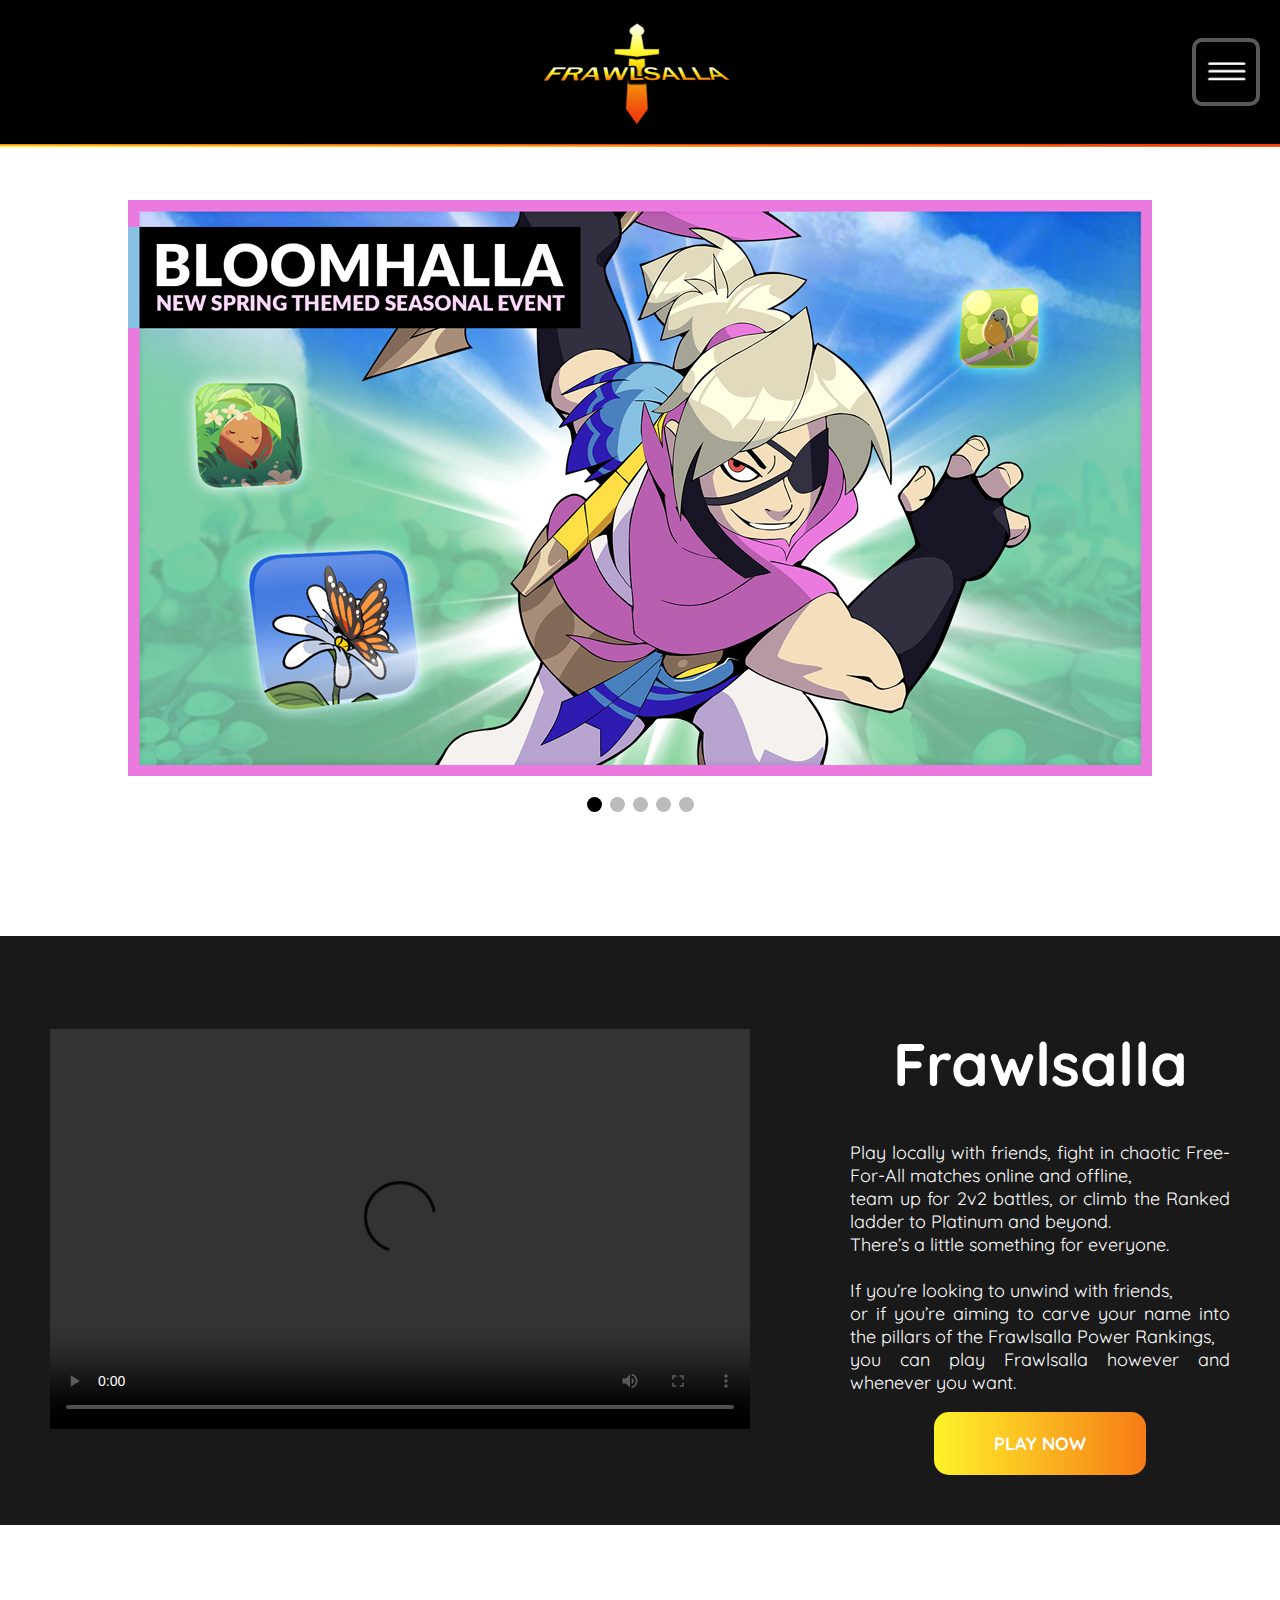
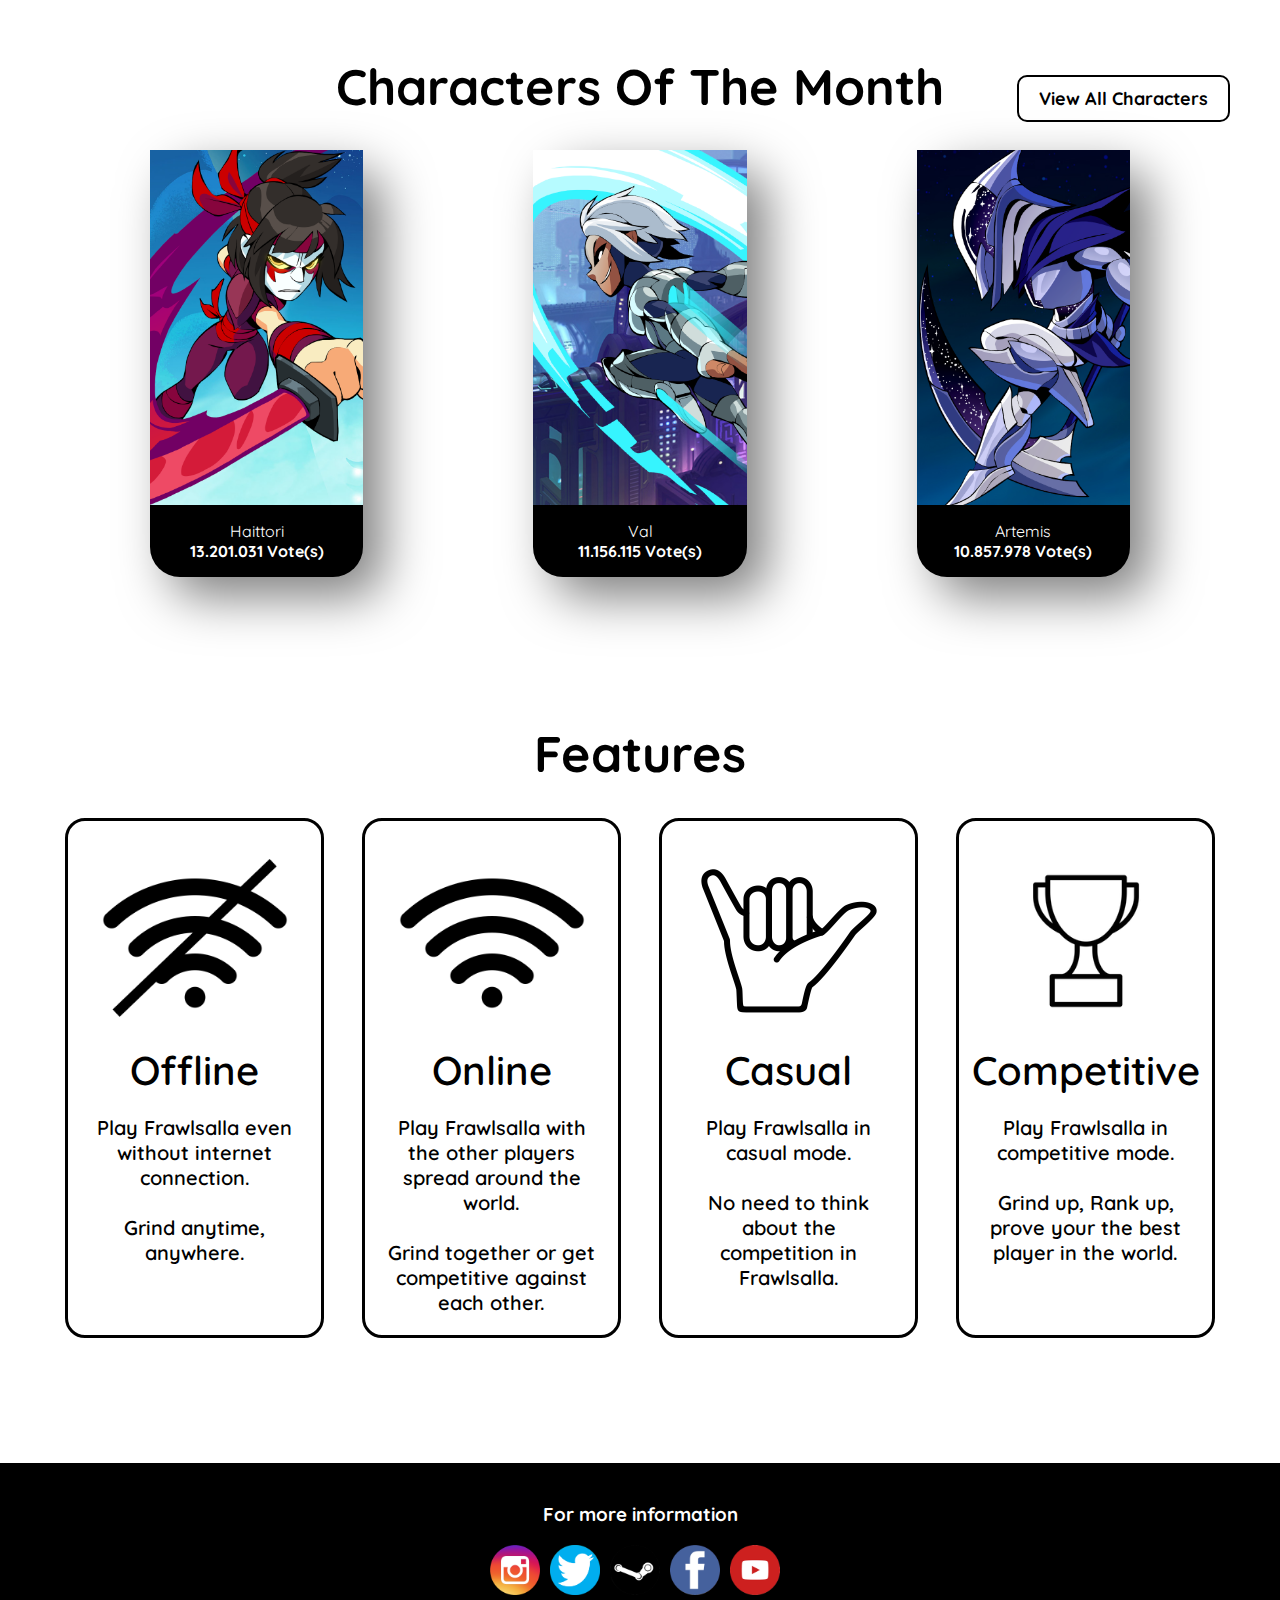
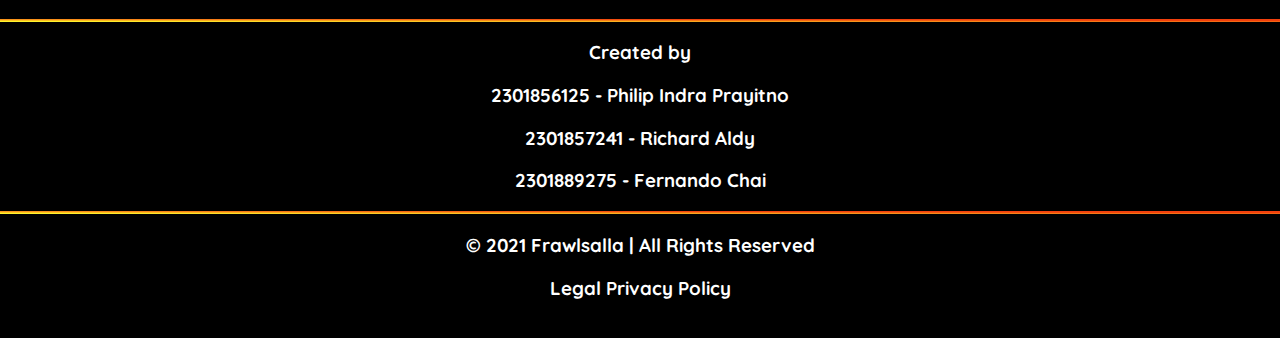
==== Frawlsalla/index.html @ 5fa7bc1d "feat: home characters of the month" ====
<!DOCTYPE html>
    <head>
        <meta charset="UTF-8">
        <meta http-equiv="X-UA-Compatible" content="IE=edge">
        <meta name="viewport" content="width=device-width, initial-scale=1.0">

        <link rel="preconnect" href="https://fonts.gstatic.com">
        <link rel="stylesheet" href="CSS/header-footer-style.css">
        <link rel="stylesheet" href="CSS/home-style.css">

        <script src="https://ajax.googleapis.com/ajax/libs/jquery/3.5.1/jquery.min.js"></script>
        <script src="JS/header.js"></script>
        <script src="JS/slider.js"></script>

        <link href="https://fonts.googleapis.com/css2?family=Quicksand:wght@300;400;500;600;700&display=swap" rel="stylesheet">
        <link href="https://fonts.googleapis.com/css2?family=Poppins:ital,wght@0,100;0,200;0,300;0,400;0,500;0,600;0,700;0,800;0,900;1,100;1,200;1,300;1,400;1,500;1,600;1,700;1,800;1,900&display=swap" rel="stylesheet">
        <title>Frawlsalla</title>
    </head>

    <body>
        <header>
            <nav id="header-navbar">
                <div></div>
                <a class="logo" href="index.html"><img id="icn-logo" src="Assets/icn-logo.png"></a>
                <div class="header-navbar-menu">
                    <button onclick="toggleMenu()"></button>
                </div>
            </nav>
            <div class="gradient-background custom-separator"></div>
            <nav id="header-navbar-menu-list">
                <div id="header-navbar-dropdown-menu">
                    <span>Menu &#9660;</span>
                    <ul>
                        <li><a href="index.html">Home</a></li>
                        <li><a href="characters.html">Characters</a></li>
                        <li><a href="event.html">Events</a></li>
                        <li><a href="screenshots.html">Screenshots</a></li>
                        <li><a href="register.html">Play Now</a></li>
                    </ul>
                </div>
            </nav>
        </header>

        <main>
            <div class="blank-space"></div>
            <div id="content">
                <div id="content-image-slider">
                    <ul class="content-slides">
                        <li class="content-slide">
                            <img src="Assets/Events/img-bloomhalla.jpg">
                        </li>
                        <li class="content-slide">
                            <img src="Assets/Events/img-brawlhallidays.jpg">
                        </li>
                        <li class="content-slide">
                            <img src="Assets/Events/img-luckothebrawl.jpg">
                        </li>
                        <li class="content-slide">
                            <img src="Assets/Events/img-reno.jpg">
                        </li>
                        <li class="content-slide">
                            <img src="Assets/Events/img-valhallentine.jpg">
                        </li>
                    </ul>
                </div>

                <br>
                <div class="content-image-slider-indicator">
                    <span class="dot"></span> 
                    <span class="dot"></span> 
                    <span class="dot"></span> 
                    <span class="dot"></span> 
                    <span class="dot"></span> 
                </div>
                <br>

                <div class="content-video">
                    <div class="video">
                        <video id="trailer-video" controls>
                            <source src="Assets/trailer-vid.mp4" type="video/mp4">
                            Your browser does not support the video.
                        </video>
                    </div>
                    <div class="description">
                        <h1>Frawlsalla</h1>
                        <p>
                            Play locally with friends, fight in chaotic Free-For-All matches online and offline, <br>
                            team up for 2v2 battles, or climb the Ranked ladder to Platinum and beyond. <br>
                            There’s a little something for everyone. <br><br>
                            If you’re looking to unwind with friends, <br>
                            or if you’re aiming to carve your name into the pillars of the Frawlsalla Power Rankings, <br>
                            you can play Frawlsalla however and whenever you want.
                        </p>
                        <button id="play-button" onclick="location.href='register.html'" type="button">Play Now</button>
                    </div>
                </div>

                <div class="content-top-characters">
                    <div class="content-top-characters-title">
                        <h1>Characters Of The Month</h1>
                        <button onclick="location.href='characters.html'" type="button">View All Characters</button>
                    </div>
                    
                    <div class="top-characters">
                        <div class="character">
                            <div class="sub-character">
                                <img src="Assets/Characters/Hattori.png" alt="Haittori" width="200px">
                                <p>
                                    Haittori<br>
                                    <strong>13.201.031 Vote(s)</strong>
                                </p>
                            </div>
                        </div>
    
                        <div class="character">
                            <div class="sub-character">
                                <img src="Assets/Characters/Val.png" alt="Val" width="200px">
                                <p>
                                    Val<br>
                                    <strong>11.156.115 Vote(s)</strong>
                                </p>
                            </div>
                        </div>
    
                        <div class="character">
                            <div class="sub-character">
                                <img src="Assets/Characters/Artemis.png" alt="Artemis" width="200px">
                                <div class="character-name">
                                    <p>
                                        Artemis<br>
                                        <strong>10.857.978 Vote(s)</strong>
                                    </p>
                                </div>
                            </div>
                        </div>
                    </div>
                </div>

                <div class="content-feature">
                    <aside id="aside-quality">
                        <h1 id="aside-title">Features</h1>
                        <div class="card-wrapper">
                            <div class="quality-card">
                                <img src="Assets/ic-offline.png">
                                <h2>Offline</h2>
                                <p>
                                    Play Frawlsalla even without internet connection.<br><br>
                                    Grind anytime, anywhere.
                                </p>
                            </div>
                            <div class="quality-card">
                                <img src="Assets/ic-wifi.png">
                                <h2>Online</h2>
                                <p>
                                    Play Frawlsalla with the other players spread around the world.<br><br>
                                    Grind together or get competitive against each other.
                                </p>
                            </div>
                            <div class="quality-card">
                                <img src="Assets/ic-shaka.png">
                                <h2>Casual</h2>
                                <p>
                                    Play Frawlsalla in casual mode.<br><br>
                                    No need to think about the competition in Frawlsalla.
                                </p>
                            </div>
                            <div class="quality-card">
                                <img src="Assets/ic-competitive.png">
                                <h2>Competitive</h2>
                                <p>
                                    Play Frawlsalla in competitive mode.<br><br>
                                    Grind up, Rank up, prove your the best player in the world.
                                </p>
                            </div>
                        </div>
                    </aside>
                </div>

                <br><br><br>
            </div>
        </main>

        </button>

        <footer>
            <h3>For more information</h3>
            <div class="footer-social-media">
                <a href="https://www.instagram.com/brawlhallafr/" target="_blank">
                    <img id="footer-image-icon" src="Assets/instagram.png">
                </a>
                <a href="https://twitter.com/brawlhalla" target="_blank">
                    <img id="footer-image-icon" src="Assets/twitter.png">
                </a>
                <a href="https://store.steampowered.com/app/291550/Brawlhalla/" target="_blank">
                    <img id="footer-image-icon" src="Assets/steam.png">
                </a>
                <a href="https://www.facebook.com/Brawlhalla/" target="_blank">
                    <img id="footer-image-icon" src="Assets/facebook.png">
                </a>
                <a href="https://www.youtube.com/user/Brawlhalla" target="_blank">
                    <img id="footer-image-icon" src="Assets/youtube.png">
                </a>
            </div>
            
            <br>
            <div class="gradient-background custom-separator"></div>
            <h3>Created by</h3>
            <h3>2301856125 - Philip Indra Prayitno</h3>
            <h3>2301857241 - Richard Aldy</h3>
            <h3>2301889275 - Fernando Chai</h3>

            <div class="gradient-background custom-separator"></div>
            <h3>© 2021 Frawlsalla | All Rights Reserved</h3>
            <h3>Legal Privacy Policy</h3>
        </footer>
    </body>
</html>
---- Frawlsalla/CSS/header-footer-style.css ----
html,
body {
    padding: 0;
    margin: 0;
    font-family: 'Quicksand', sans-serif;
    scroll-behavior: smooth;
    min-width: 300px !important;
}

a {
    text-decoration: none;
    color: white;
}

header {
    position: fixed;
    top: 0;
    left: 0;
    width: 100%;
    z-index: 1000;
    background-color: black;
}

#header-navbar {
    display: flex;
    justify-content: space-between;
    align-items: center;
    transition: 0.6s;
    color: #eeeeee;
    overflow: hidden;
    height: auto;
    padding: 10px 0px;
}

.header-navbar-menu button {
    background: url("../Assets/ic-hamburger.png");
    background-size: contain;
    padding: 30px;
    margin-right: 20px;
    border-radius: 10px;
    border: 4px solid hsla(0, 0%, 100%, .35);
    cursor: pointer;
    transition: 0.3s;
}

.header-navbar-menu button:hover {
    border: 4px solid white;
}

.header-navbar-menu button:focus {
    outline: none;
}

#header-navbar-menu-list {
    display: flex;
    align-content: center;
    justify-content: center;
    opacity: 0;
    height: 0;
    transition: 0.2s ease-out;
    font-weight: 800;
    font-size: large;
}

#header-navbar-menu-list div {
    color: white;
    margin: 0 50px;
    padding: 15px 0;
}

#header-navbar-dropdown-menu span {
    width: 100% !important;
}

#header-navbar-dropdown-menu {
    text-align: center;
    left: 0;
    transition: all .5s ease;
    cursor: pointer;
}

#header-navbar-dropdown-menu ul {
    position: absolute;
    color: white;
    list-style-type: none;
    padding: 0;
    height: 0;
    opacity: 0;
    transition: all .5s ease;
    width: 200px;
    padding: 0;
    margin: 0;
    top: 100%;
    text-align: left;
}

#header-navbar-dropdown-menu:hover ul {
    opacity: 1;
    transform: translateY(0);
    background-color: black;
    height: auto;
    margin-left: 0;
}

#header-navbar-dropdown-menu li {
    padding: 10px 10px;
}

#icn-logo {
    width: 200px;
    height: 120px;
    margin-left: 80px;
}

#first-menu-item {
    padding-left: 0 !important;
}

.footer-left {
    padding-left: 50px;
    color: white;
}

#footer-image-icon {
    width: 50px;
    height: 50px;
    margin-right: 10px;
}

#footer-findus-label {
    color: white;
    margin-right: 20px;
}

.footer-image-icon-end {
    padding-right: 25px;
}

footer {
    color: white;
    background-color: #000000;
    height: auto;
    display: block;
    justify-content: space-between;
    align-items: center;
    padding: 20px 0px;
    justify-content: center;
}

footer h3 {
    text-align: center;
}

.footer-social-media {
    right: 0;
    display: flex;
    margin-left: auto;
    align-items: center;
    justify-content: center;
}

.gradient-background {
    background: linear-gradient(to top right, #fff32a 10%, #f2400d 70%);
}

.custom-separator {
    width: 100%;
    height: 3px;
}

main {  
    padding: 0;
    margin: 0; 
    background-image: url(../Assets/bg-01.png), url(../Assets/bg-02.png) , url(../Assets/bg-01.png), url(../Assets/bg-02.png) , url(../Assets/bg-01.png);
	background-position: right top, left top, right top, left top, right top;
    background-repeat: no-repeat;
    background-position-y: 0vh, 240vh, 480vh, 720vh, 960vh;
}

.content {
    
}
---- Frawlsalla/CSS/home-style.css ----
main {
    background: none !important;
}

#content-image-slider {
    width: 1024px;
    height: 576px;
    overflow: hidden;
    margin: 0 auto;
}

#content-image-slider .content-slides {
    display: block;
    width: 6000px;
    height: 576px;
    margin: 0;
    padding: 0;
}

#content-image-slider .content-slide {
    float: left;
    list-style-type: none;
    width: 1024px;
    height: 576px;
}

.blank-space {
    height: 200px;
}

.content-image-slider-indicator {
    text-align: center;
}

.dot {
    height: 15px;
    width: 15px;
    margin: 0 2px;
    background-color: #bbb;
    border-radius: 50%;
    display: inline-block;
    transition: background-color 0.6s ease;
}

.active {
    background-color: black;
}

.content-video {
    display: flex;
    text-align: center;
    margin: 0 auto;
    width: 100%;
    align-items: center;
    justify-content: space-evenly;
    margin-top: 100px;
    background-color: rgba(0, 0, 0, 0.9);
    color: white;
}

.content-video video {
    padding: 50px;
}

#trailer-video {
    width: 700px;
    height: 400px;
}

.description {
    padding: 50px;
}

.description p {
    text-align: justify;
    font-weight: 400;
    font-size: large;
}

.description h1 {
    font-weight: 800;
    font-size: 60px;
}

#play-button {
    padding: 20px 60px;
    border-radius: 15px;
    border: none;
    text-transform: uppercase;
    font-family: 'Quicksand', sans-serif;
    font-weight: 800;
    font-size: large;
    background-image: linear-gradient(to left, #f2400d, #fff32a);
    color: white;
    cursor: pointer;
    transition: 0.6s;
    background-size: 150%;
}

#play-button:hover {
    color: black;
    background-position: right;
}

.content-feature {
    margin-top: 100px;
    padding: 65px;
}

aside h1 {
    font-size: 50px;
    font-weight: 800;
    text-align: center;
    margin-top: 0px;
}

aside .card-wrapper {
    display: flex;
    justify-content: space-between;
}

.quality-card {
    position: relative;
    width: 22%;
    height: auto;
    border: 3px solid black;
    border-radius: 20px;
    position: relative;
    top: 0;
    transition: top ease 0.2s;
    text-align: center;
}

.quality-card:hover {
    top: -15px;
}

.quality-card img {
    margin-top: 20px;
    width: 200px;
    height: 200px;
}

.quality-card h2 {
    font-size: 40px;
    font-weight: 600;
    margin-bottom: 0;
    margin-top: 0;
}

.quality-card p {
    font-size: 20px;
    font-weight: 600;
    padding: 0px 20px;
}

.content-top-characters {
    text-align: center;
    margin-top: 130px;
}

.content-top-characters h1 {
    font-size: 50px !important;
}

.content-top-characters-title {
    display: flex;
    margin-bottom: 75px;
}

.content-top-characters-title h1 {
    position: absolute;
    margin: 0 auto;
    width: 100%;
}

.content-top-characters-title button {
    position: absolute;
    margin: 0 auto;
    right: 50px;
    margin-top: 20px;
    padding: 10px 20px;
    border-radius: 10px;
    cursor: pointer;
    border: 2px solid black;
    background: white;
    font-family: 'Quicksand', sans-serif;
    font-size: large;
    font-weight: 800;
    transition: 0.5s;
    color: black;
}

.content-top-characters-title button:hover {
    background: black;
    color: white;
}

.top-characters {
    text-align: center;
    display: flex;
    align-content: space-around;
    align-items: center;
    margin: 0 auto;
    width: 100%;
    align-items: center;
    justify-content: space-evenly;
}

.character {
    padding: 0 5px;
    float: left;
    width: 19%;
    margin: 0;
}

.sub-character {
    background-color: #000000;
    color: white;
    display: flex;
    flex-direction: column;
    align-items: center;
    border-radius: 30px;
    box-shadow: 20px 20px 50px rgba(0, 0, 0, 0.5);
    transition: 0.5s;
    transform: translateY(20px);
    cursor: pointer;
    margin: 0px 15px;
}

.sub-character img {
    width: 100%;
    height: auto;
}

@media only screen and (max-width: 800px) {
    .character {
        width: 30%;
    }
    .Content-1-txt {
        flex: auto;
        align-items: center;
        display: flex;
        flex-direction: column;
        margin: 20% 20% 0px 20%;
        text-align: center;
    }
}

@media only screen and (max-width: 600px) {
    .character {
        width: 40%;
        padding-left: 30px;
    }
    .Content-1-txt {
        flex: auto;
        align-items: center;
        display: flex;
        flex-direction: column;
        margin: 25% 15% 0px 15%;
        text-align: center;
    }
}

@media only screen and (max-width: 400px) {
    .character {
        width: 80%;
        padding-left: 30px;
    }
    .Content-1-txt {
        flex: auto;
        align-items: center;
        display: flex;
        flex-direction: column;
        margin: 40% 10% 0px 10%;
        text-align: center;
    }
    .Content-1-txt h1 {
        margin: 0px;
        font-size: 40px;
    }
    .Content-1-txt h3 {
        margin: 0px;
        font-size: 20px;
    }
    .custom-separator {
        height: 2px;
    }
}
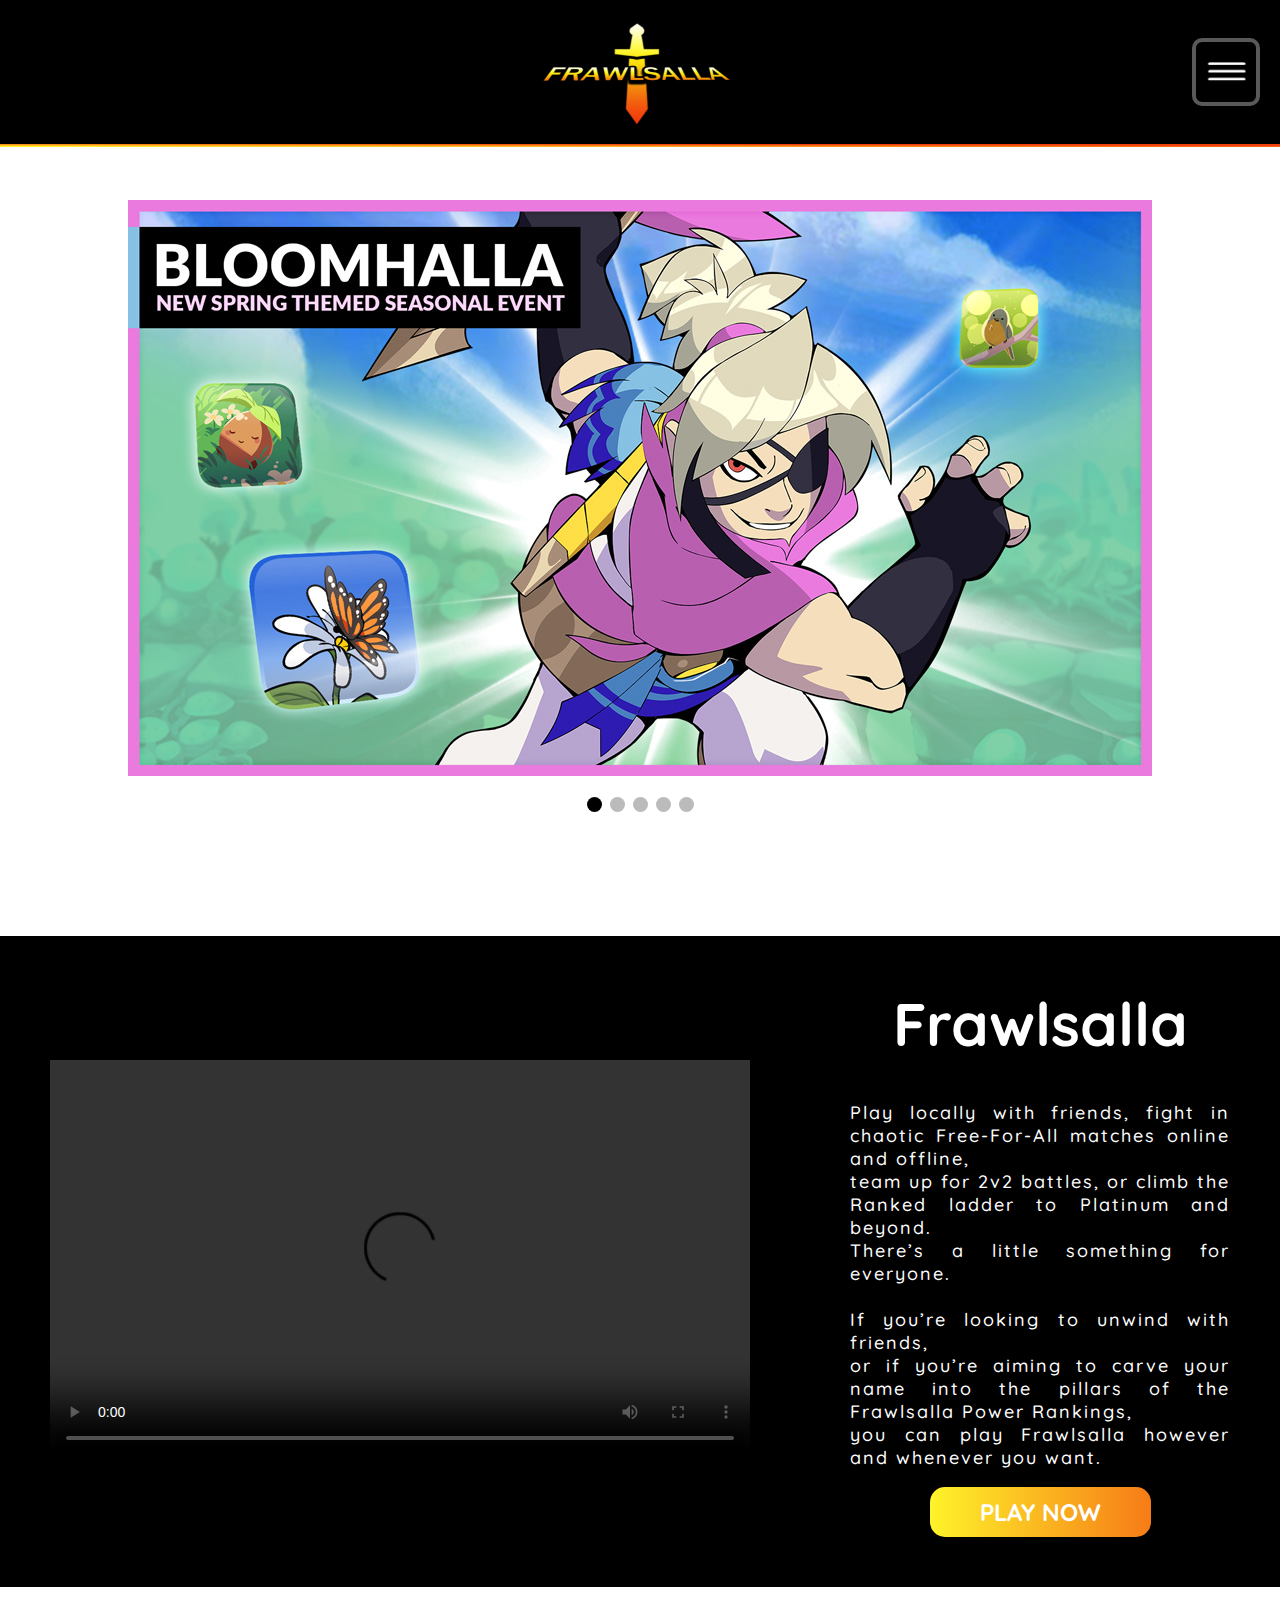
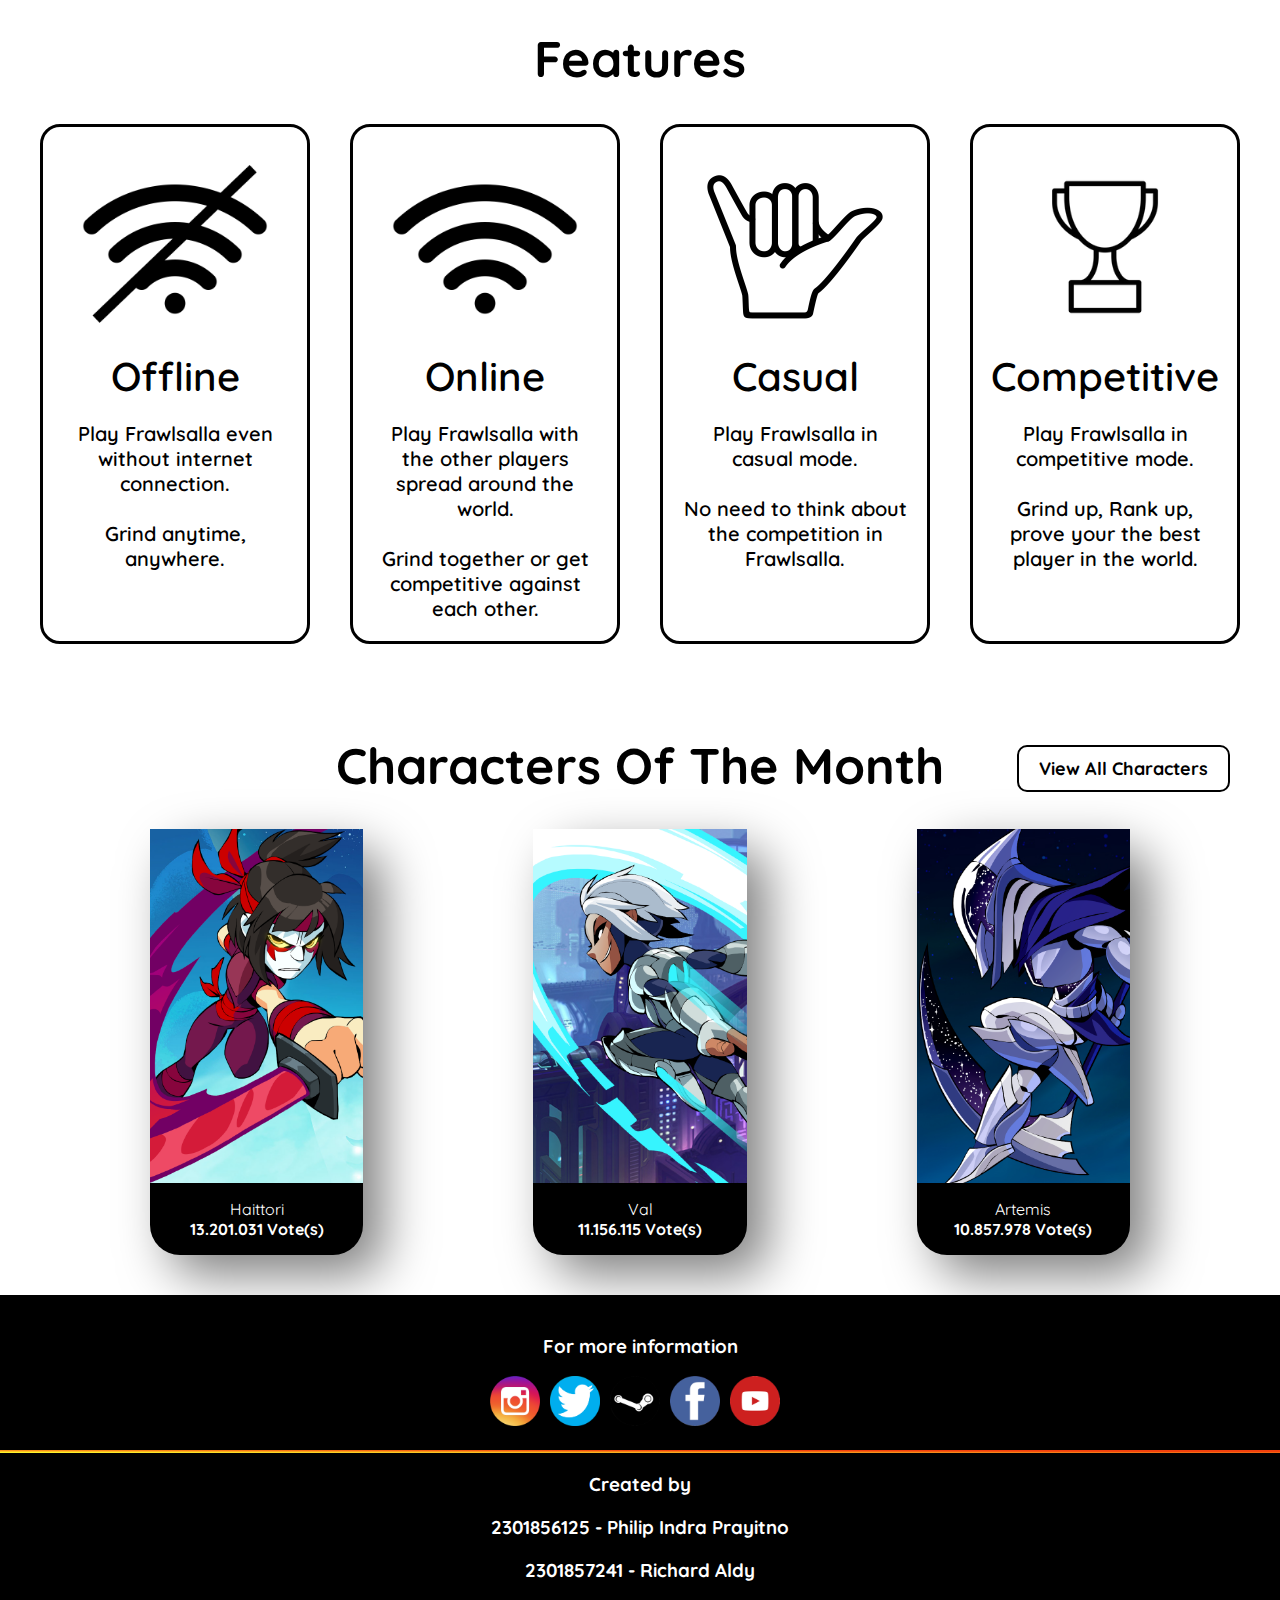
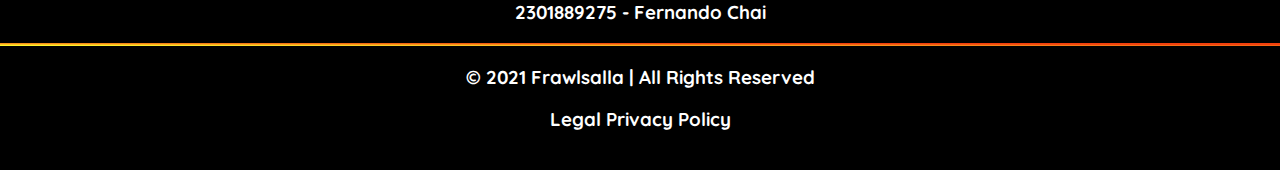
==== commit 669756e3: "adjust: features position adjustment" ====
--- a/Frawlsalla/index.html
+++ b/Frawlsalla/index.html
@@ -95,6 +95,46 @@
                     </div>
                 </div>
 
+                <div class="content-feature">
+                    <aside id="aside-quality">
+                        <h1 id="aside-title">Features</h1>
+                        <div class="card-wrapper">
+                            <div class="quality-card">
+                                <img src="Assets/ic-offline.png">
+                                <h2>Offline</h2>
+                                <p>
+                                    Play Frawlsalla even without internet connection.<br><br>
+                                    Grind anytime, anywhere.
+                                </p>
+                            </div>
+                            <div class="quality-card">
+                                <img src="Assets/ic-wifi.png">
+                                <h2>Online</h2>
+                                <p>
+                                    Play Frawlsalla with the other players spread around the world.<br><br>
+                                    Grind together or get competitive against each other.
+                                </p>
+                            </div>
+                            <div class="quality-card">
+                                <img src="Assets/ic-shaka.png">
+                                <h2>Casual</h2>
+                                <p>
+                                    Play Frawlsalla in casual mode.<br><br>
+                                    No need to think about the competition in Frawlsalla.
+                                </p>
+                            </div>
+                            <div class="quality-card">
+                                <img src="Assets/ic-competitive.png">
+                                <h2>Competitive</h2>
+                                <p>
+                                    Play Frawlsalla in competitive mode.<br><br>
+                                    Grind up, Rank up, prove your the best player in the world.
+                                </p>
+                            </div>
+                        </div>
+                    </aside>
+                </div>
+
                 <div class="content-top-characters">
                     <div class="content-top-characters-title">
                         <h1>Characters Of The Month</h1>
@@ -136,46 +176,6 @@
                     </div>
                 </div>
 
-                <div class="content-feature">
-                    <aside id="aside-quality">
-                        <h1 id="aside-title">Features</h1>
-                        <div class="card-wrapper">
-                            <div class="quality-card">
-                                <img src="Assets/ic-offline.png">
-                                <h2>Offline</h2>
-                                <p>
-                                    Play Frawlsalla even without internet connection.<br><br>
-                                    Grind anytime, anywhere.
-                                </p>
-                            </div>
-                            <div class="quality-card">
-                                <img src="Assets/ic-wifi.png">
-                                <h2>Online</h2>
-                                <p>
-                                    Play Frawlsalla with the other players spread around the world.<br><br>
-                                    Grind together or get competitive against each other.
-                                </p>
-                            </div>
-                            <div class="quality-card">
-                                <img src="Assets/ic-shaka.png">
-                                <h2>Casual</h2>
-                                <p>
-                                    Play Frawlsalla in casual mode.<br><br>
-                                    No need to think about the competition in Frawlsalla.
-                                </p>
-                            </div>
-                            <div class="quality-card">
-                                <img src="Assets/ic-competitive.png">
-                                <h2>Competitive</h2>
-                                <p>
-                                    Play Frawlsalla in competitive mode.<br><br>
-                                    Grind up, Rank up, prove your the best player in the world.
-                                </p>
-                            </div>
-                        </div>
-                    </aside>
-                </div>
-
                 <br><br><br>
             </div>
         </main>
--- a/Frawlsalla/CSS/home-style.css
+++ b/Frawlsalla/CSS/home-style.css
@@ -54,7 +54,7 @@
     align-items: center;
     justify-content: space-evenly;
     margin-top: 100px;
-    background-color: rgba(0, 0, 0, 0.9);
+    background-color: black;
     color: white;
 }
 
@@ -73,23 +73,26 @@
 
 .description p {
     text-align: justify;
-    font-weight: 400;
+    font-weight: 500;
     font-size: large;
+    letter-spacing: 2px;
 }
 
 .description h1 {
     font-weight: 800;
     font-size: 60px;
+    padding-top: 0;
+    margin-top: 0;
 }
 
 #play-button {
-    padding: 20px 60px;
+    padding: 10px 50px;
     border-radius: 15px;
     border: none;
     text-transform: uppercase;
     font-family: 'Quicksand', sans-serif;
     font-weight: 800;
-    font-size: large;
+    font-size: x-large;
     background-image: linear-gradient(to left, #f2400d, #fff32a);
     color: white;
     cursor: pointer;
@@ -103,8 +106,7 @@
 }
 
 .content-feature {
-    margin-top: 100px;
-    padding: 65px;
+    padding: 40px;
 }
 
 aside h1 {
@@ -156,7 +158,7 @@
 
 .content-top-characters {
     text-align: center;
-    margin-top: 130px;
+    margin-top: 50px;
 }
 
 .content-top-characters h1 {
@@ -172,13 +174,14 @@
     position: absolute;
     margin: 0 auto;
     width: 100%;
+    min-width: 300px;
 }
 
 .content-top-characters-title button {
     position: absolute;
     margin: 0 auto;
     right: 50px;
-    margin-top: 20px;
+    margin-top: 11px;
     padding: 10px 20px;
     border-radius: 10px;
     cursor: pointer;
@@ -233,10 +236,176 @@
     height: auto;
 }
 
-@media only screen and (max-width: 800px) {
+@media only screen and (max-width: 400px) {
     .character {
-        width: 30%;
-    }
+        width: 80%;
+    }
+
+    .Content-1-txt {
+        flex: auto;
+        align-items: center;
+        display: flex;
+        flex-direction: column;
+        margin: 40% 10% 0px 10%;
+        text-align: center;
+    }
+
+    .Content-1-txt h1 {
+        margin: 0px;
+        font-size: 40px;
+    }
+
+    .Content-1-txt h3 {
+        margin: 0px;
+        font-size: 20px;
+    }
+
+    .custom-separator {
+        height: 2px;
+    }
+}
+
+@media only screen and (max-width: 1210px) {
+    .content-video video {
+        padding: 50px 20px;
+    }
+
+    .description {
+        padding: 50px 20px;
+    }
+    
+    .content-top-characters {
+        margin-top: 50px;
+    }
+
+    .content-feature {
+        margin-top: 0px;
+    }
+
+    .content-top-characters-title button {
+        padding: 10px;
+        margin-top: 8px;
+    }
+
+    .content-top-characters-title h1, .description h1 {
+        font-size: 40px !important;
+    }
+
+    aside .card-wrapper {
+        min-height: 100%;
+        display: flex;
+        flex-wrap: wrap;
+    }
+
+    aside .card-wrapper div {
+        display: flex; 
+        flex-basis: calc(50% - 40px);  
+        justify-content: center;
+        flex-direction: column;
+    }
+
+    aside .card-wrapper div div {
+        display: flex;
+        justify-content: center;
+        flex-direction: row;
+    }
+
+    .quality-card img {
+        margin: 0 auto;
+    }
+
+    .quality-card {
+        margin: 20px 0px;
+    }
+
+    .quality-card img {
+        width: 150px;
+        height: 150px;
+    }
+
+    .content-feature {
+        padding: 20px;
+    }
+
+    .quality-card h2 {
+        font-size: 30px;
+    }
+}
+
+@media only screen and (max-width: 1110px) {
+    #trailer-video {
+        width: 500px;
+        height: auto;
+    }
+
+    .content-top-characters-title button {
+        right: 10px;
+    }
+}
+
+@media only screen and (max-width: 1000px) {
+    .content-top-characters-title h1, .description h1 {
+        font-size: 30px !important;
+    }
+
+    .content-top-characters-title button {
+        margin-top: 0px;
+    }
+}
+
+@media only screen and (max-width: 880px) {
+    #trailer-video {
+        width: 400px;
+    }
+}
+
+@media only screen and (max-width: 799px) {
+    .content-video {
+        display: block;
+    }
+
+    #trailer-video {
+        width: 90%;
+    }
+
+    .content-video video {
+        padding: 20px;
+        padding-top: 50px;
+    }
+
+    .description {
+        padding: 0px 20px 30px 20px;
+    }
+
+    .content-top-characters-title {
+        display: block;
+    }
+
+    .content-top-characters-title button {
+        position: relative;
+        top: 60px;
+        right: 0;
+    }
+
+    .top-characters {
+        display: block;
+    }
+
+    .character {
+        float: none;
+        margin: 0 auto;
+        width: 50%;
+        padding: 20px 0px;
+    }
+
+    .content-top-characters-title h1, .description h1 {
+        font-size: 40px !important;
+    }
+    
+    .character {
+        width: 50%;
+    }
+
     .Content-1-txt {
         flex: auto;
         align-items: center;
@@ -248,10 +417,18 @@
 }
 
 @media only screen and (max-width: 600px) {
+    .description p {
+       font-size: medium;
+    }
+
+    .description h1 {
+        font-size: 40px;
+    }
+
     .character {
         width: 40%;
-        padding-left: 30px;
-    }
+    }
+
     .Content-1-txt {
         flex: auto;
         align-items: center;
@@ -260,30 +437,26 @@
         margin: 25% 15% 0px 15%;
         text-align: center;
     }
-}
-
-@media only screen and (max-width: 400px) {
-    .character {
-        width: 80%;
-        padding-left: 30px;
-    }
-    .Content-1-txt {
-        flex: auto;
-        align-items: center;
-        display: flex;
-        flex-direction: column;
-        margin: 40% 10% 0px 10%;
-        text-align: center;
-    }
-    .Content-1-txt h1 {
-        margin: 0px;
-        font-size: 40px;
-    }
-    .Content-1-txt h3 {
-        margin: 0px;
-        font-size: 20px;
-    }
-    .custom-separator {
-        height: 2px;
+
+    aside .card-wrapper {
+        display: block;
+        width: 100%;
+    }
+
+    .quality-card {
+        width: 70%;
+        margin: 0 auto;
+        margin-bottom: 30px;
+    }
+}
+
+@media only screen and (max-width: 502px) {
+    .content-top-characters-title button {
+        top: 120px;
+        right: 0;
+    }
+
+    .content-top-characters-title {
+        margin-bottom: 120px;
     }
 }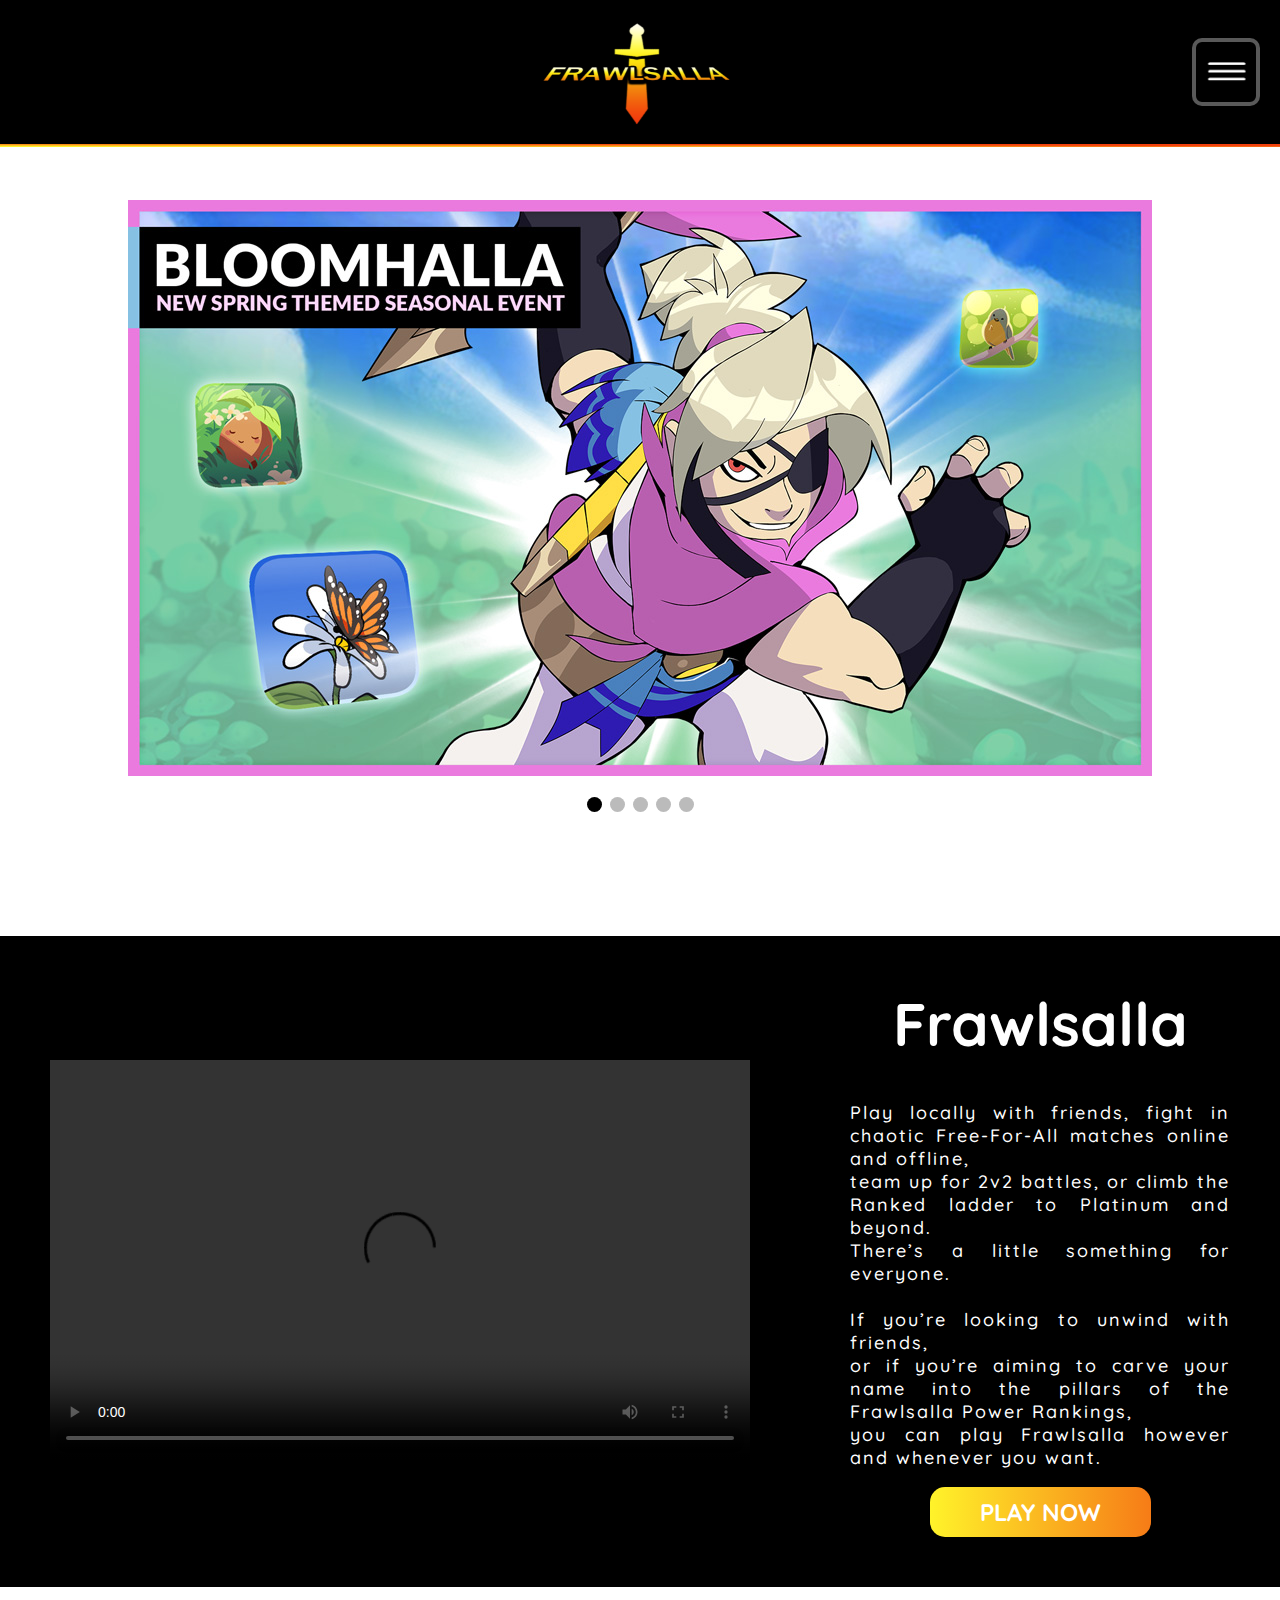
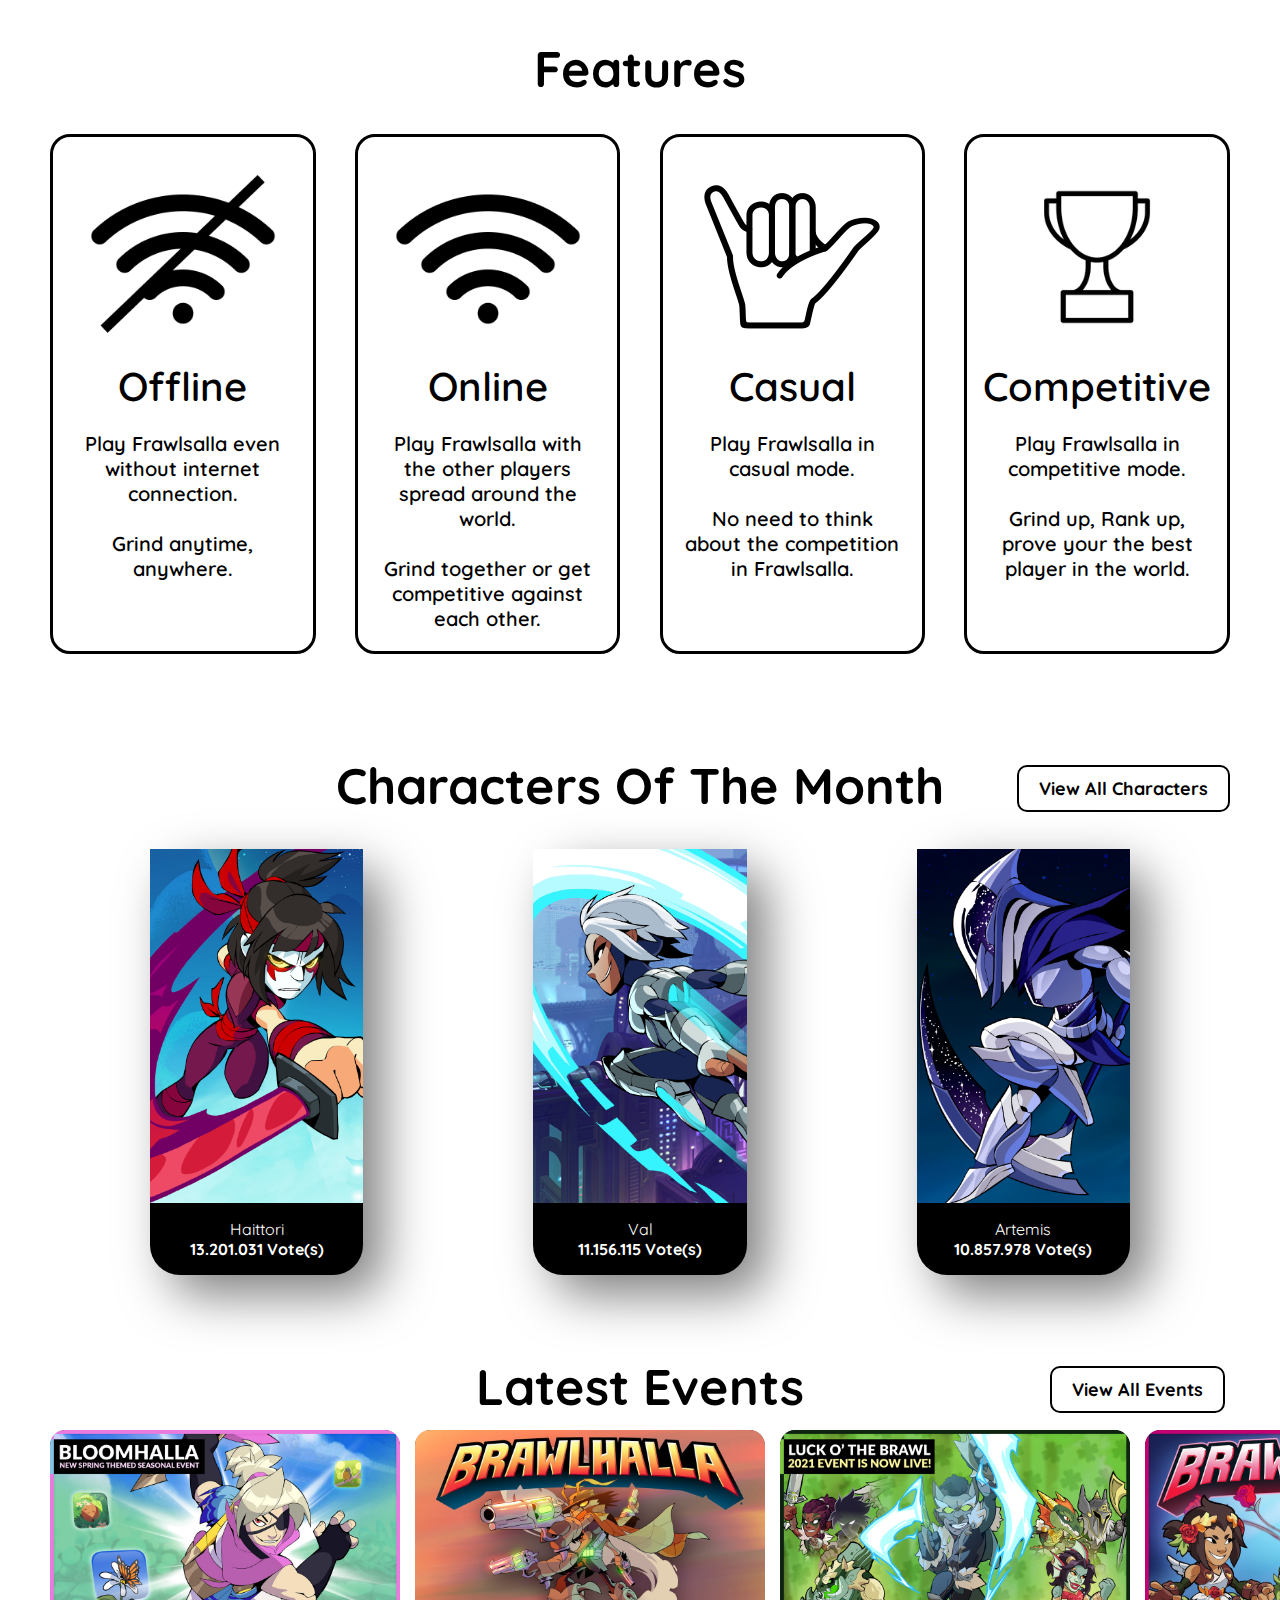
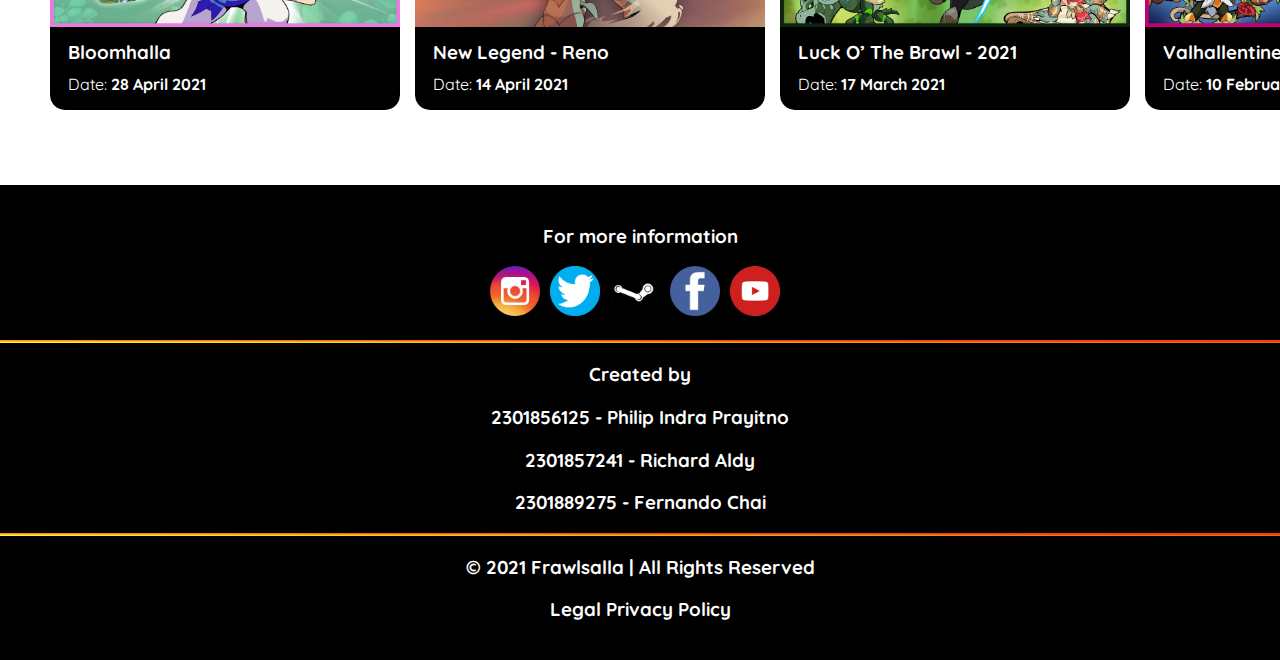
==== commit 064a92bf: "feature: latest events" ====
--- a/Frawlsalla/index.html
+++ b/Frawlsalla/index.html
@@ -91,7 +91,7 @@
                             or if you’re aiming to carve your name into the pillars of the Frawlsalla Power Rankings, <br>
                             you can play Frawlsalla however and whenever you want.
                         </p>
-                        <button id="play-button" onclick="location.href='register.html'" type="button">Play Now</button>
+                        <a href="register.html"><button id="play-button" type="button">Play Now</button></a>
                     </div>
                 </div>
 
@@ -138,7 +138,7 @@
                 <div class="content-top-characters">
                     <div class="content-top-characters-title">
                         <h1>Characters Of The Month</h1>
-                        <button onclick="location.href='characters.html'" type="button">View All Characters</button>
+                        <a href="characters.html"><button type="button">View All Characters</button></a>
                     </div>
                     
                     <div class="top-characters">
@@ -176,8 +176,57 @@
                     </div>
                 </div>
 
+                <div class="content-latest-events">
+                    <div class="content-latest-events-title">
+                        <h1>Latest Events</h1>
+                        <a href="events.html"><button type="button">View All Events</button></a>
+                    </div>
+                    
+                    <div class="latest-events">
+                        <div class="event">
+                            <div class="event-card-head">
+                                <img src="Assets/Events/img-bloomhalla.jpg">
+                            </div>
+                            <div class="event-card-footer">
+                                <h3>Bloomhalla</h3>
+                                <p>Date: <strong>28 April 2021</strong></p>
+                            </div>
+                        </div>
+
+                        <div class="event">
+                            <div class="event-card-head">
+                                <img src="Assets/Events/img-reno.jpg">
+                            </div>
+                            <div class="event-card-footer">
+                                <h3>New Legend - Reno</h3>
+                                <p>Date: <strong>14 April 2021</strong></p>
+                            </div>
+                        </div>
+
+                        <div class="event">
+                            <div class="event-card-head">
+                                <img src="Assets/Events/img-luckothebrawl.jpg">
+                            </div>
+                            <div class="event-card-footer">
+                                <h3>Luck O’ The Brawl - 2021</h3>
+                                <p>Date: <strong>17 March 2021</strong></p>
+                            </div>
+                        </div>
+
+                        <div class="event last-item">
+                            <div class="event-card-head">
+                                <img src="Assets/Events/img-valhallentine.jpg">
+                            </div>
+                            <div class="event-card-footer">
+                                <h3>Valhallentine - 2021</h3>
+                                <p>Date: <strong>10 February 2021</strong></p>
+                            </div>
+                        </div>
+                    </div>
+                </div>
+
                 <br><br><br>
-            </div>
+            </>
         </main>
 
         </button>
--- a/Frawlsalla/CSS/header-footer-style.css
+++ b/Frawlsalla/CSS/header-footer-style.css
@@ -175,8 +175,4 @@
 	background-position: right top, left top, right top, left top, right top;
     background-repeat: no-repeat;
     background-position-y: 0vh, 240vh, 480vh, 720vh, 960vh;
-}
-
-.content {
-    
 }--- a/Frawlsalla/CSS/home-style.css
+++ b/Frawlsalla/CSS/home-style.css
@@ -22,6 +22,10 @@
     list-style-type: none;
     width: 1024px;
     height: 576px;
+}
+
+.content-slide img {
+    width: 100%;
 }
 
 .blank-space {
@@ -106,7 +110,7 @@
 }
 
 .content-feature {
-    padding: 40px;
+    padding: 50px;
 }
 
 aside h1 {
@@ -236,6 +240,449 @@
     height: auto;
 }
 
+.content-latest-events {
+    text-align: center;
+    margin-top: 100px;
+}
+
+.content-latest-events h1 {
+    font-size: 50px !important;
+}
+
+.content-latest-events-title {
+    display: flex;
+    margin-bottom: 75px;
+}
+
+.content-latest-events-title h1 {
+    position: absolute;
+    margin: 0 auto;
+    width: 100%;
+    min-width: 300px;
+}
+
+.content-latest-events-title button {
+    position: absolute;
+    margin: 0 auto;
+    right: 55px;
+    margin-top: 11px;
+    padding: 10px 20px;
+    border-radius: 10px;
+    cursor: pointer;
+    border: 2px solid black;
+    background: white;
+    font-family: 'Quicksand', sans-serif;
+    font-size: large;
+    font-weight: 800;
+    transition: 0.5s;
+    color: black;
+}
+
+.content-latest-events-title button:hover {
+    background: black;
+    color: white;
+}
+
+.latest-events {
+    display: flex;
+    align-items: center;
+    justify-content: left;
+    padding: 0px 50px;
+    overflow-x: hidden;
+}
+
+.latest-events::-webkit-scrollbar {
+    margin-left: 50px;
+    margin-right: 50px;
+    height: 15px;
+}
+
+.latest-events::-webkit-scrollbar-track {
+    margin-left: 50px;
+    margin-right: 50px;
+    background-color: black; 
+    border-radius: 20px;
+}
+
+.latest-events::-webkit-scrollbar-thumb {
+    margin-left: 50px;
+    border-radius: 20px;
+    background: linear-gradient(to right, #fff32a 10%, #f2400d 100%);
+}
+
+.latest-events .event {
+    border-radius: 15px;
+    width: 350px;
+    margin-right: 15px;
+    margin-bottom: 15px;
+}
+
+.latest-events .event .event-card-head {
+    border-top-right-radius: 16px;
+    border-top-left-radius: 16px;
+    height: 200px;
+    background-color: black;
+    width: 350px;
+}
+
+.latest-events .event .event-card-head img {
+    object-fit: cover;
+    max-width: 100%;
+    max-height: 100%;
+    width: 350px;
+    height: auto;
+    vertical-align: middle;
+    border-top-left-radius: 15px;
+    border-top-right-radius: 15px;
+}
+
+.latest-events .event .event-card-footer {
+    height: 80px;
+    background-color: black;
+    color: white;
+    border-bottom-left-radius: 15px;
+    border-bottom-right-radius: 15px;
+    text-align: left;
+    margin: 0 auto;
+    position: relative;
+}
+
+.latest-events .event .event-card-footer h3 {
+    text-overflow: ellipsis;
+    white-space: nowrap;
+    overflow: hidden;
+    margin: auto;
+    width: 90%;
+    position: relative;
+    padding: 10px;
+}
+
+.latest-events .event .event-card-footer p {
+    text-overflow: ellipsis;
+    white-space: nowrap;
+    overflow: hidden;
+    margin: auto;
+    width: 90%;
+    position: relative;
+}
+
+.last-item {
+    padding-right: 50px !important;
+}
+
+@media only screen and (max-width: 1500px) {
+    .latest-events {
+        overflow-x: scroll;
+    }
+}
+
+@media only screen and (max-width: 1210px) {
+    .content-video video {
+        padding: 50px 20px;
+    }
+
+    .description {
+        padding: 50px 20px;
+    }
+    
+    .content-top-characters {
+        margin-top: 50px;
+    }
+
+    .content-latest-events {
+        margin-top: 50px;
+    }
+
+    .content-feature {
+        margin-top: 0px;
+    }
+
+    .content-top-characters-title button {
+        padding: 10px;
+        margin-top: 8px;
+    }
+
+    .content-top-characters-title h1, .description h1 {
+        font-size: 40px !important;
+    }
+
+    .content-latest-events-title button {
+        padding: 10px;
+        margin-top: 8px;
+    }
+
+    .content-latest-events-title h1, .description h1 {
+        font-size: 40px !important;
+    }
+
+    aside .card-wrapper {
+        min-height: 100%;
+        display: flex;
+        flex-wrap: wrap;
+    }
+
+    aside .card-wrapper div {
+        display: flex; 
+        flex-basis: calc(50% - 40px);  
+        justify-content: center;
+        flex-direction: column;
+    }
+
+    aside .card-wrapper div div {
+        display: flex;
+        justify-content: center;
+        flex-direction: row;
+    }
+
+    .quality-card img {
+        margin: 0 auto;
+    }
+
+    .quality-card {
+        margin: 20px 0px;
+    }
+
+    .quality-card img {
+        width: 150px;
+        height: 150px;
+    }
+
+    .content-feature {
+        padding: 20px;
+    }
+
+    .quality-card h2 {
+        font-size: 30px;
+    }
+}
+
+@media only screen and (max-width: 1110px) {
+    #trailer-video {
+        width: 500px;
+        height: auto;
+    }
+
+    .content-top-characters-title button {
+        right: 10px;
+    }
+    .content-latest-events-title button {
+        right: 10px;
+    }
+}
+
+@media only screen and (max-width: 1042px) {
+    #content-image-slider .content-slide {
+        width: 724px;
+        height: auto;
+    }
+
+    #content-image-slider .content-slides {
+        height: auto;
+    }
+
+    #content-image-slider {
+        width: 724px;
+        height: auto;
+    }
+}
+
+@media only screen and (max-width: 1000px) {
+    .content-top-characters-title h1, .description h1 {
+        font-size: 30px !important;
+    }
+
+    .content-top-characters-title button {
+        margin-top: 0px;
+    }
+
+    .content-latest-events-title h1, .description h1 {
+        font-size: 30px !important;
+    }
+
+    .content-latest-events-title button {
+        margin-top: 0px;
+    }
+}
+
+@media only screen and (max-width: 880px) {
+    #trailer-video {
+        width: 400px;
+    }
+}
+
+@media only screen and (max-width: 799px) {
+    .content-video {
+        display: block;
+    }
+
+    #trailer-video {
+        width: 90%;
+    }
+
+    .content-video video {
+        padding: 20px;
+        padding-top: 50px;
+    }
+
+    .description {
+        padding: 0px 20px 30px 20px;
+    }
+
+    .content-top-characters-title {
+        display: block;
+    }
+
+    .content-top-characters-title button {
+        position: relative;
+        top: 60px;
+        right: 0;
+    }
+
+    .content-latest-events-title {
+        display: block;
+    }
+
+    .content-latest-events-title button {
+        position: relative;
+        top: 60px;
+        right: 0;
+    }
+
+    .top-characters {
+        display: block;
+    }
+
+    .character {
+        float: none;
+        margin: 0 auto;
+        width: 50%;
+        padding: 20px 0px;
+    }
+
+    .content-top-characters-title h1, .description h1, .content-latest-events-title h1 {
+        font-size: 40px !important;
+    }
+    
+    .character {
+        width: 50%;
+    }
+
+    .Content-1-txt {
+        flex: auto;
+        align-items: center;
+        display: flex;
+        flex-direction: column;
+        margin: 20% 20% 0px 20%;
+        text-align: center;
+    }
+}
+
+@media only screen and (max-width: 744px) {
+    .content-video {
+        margin-top: 0;
+    }
+
+    #content-image-slider .content-slide {
+        width: 524px;
+        height: auto;
+    }
+
+    #content-image-slider .content-slides {
+        height: auto;
+    }
+
+    #content-image-slider {
+        width: 524px;
+        height: auto;
+    }
+}
+
+@media only screen and (max-width: 600px) {
+    .description p {
+       font-size: medium;
+    }
+
+    .description h1 {
+        font-size: 40px;
+    }
+
+    .character {
+        width: 50%;
+    }
+
+    .Content-1-txt {
+        flex: auto;
+        align-items: center;
+        display: flex;
+        flex-direction: column;
+        margin: 25% 15% 0px 15%;
+        text-align: center;
+    }
+
+    aside .card-wrapper {
+        display: block;
+        width: 100%;
+    }
+
+    .quality-card {
+        width: 70%;
+        margin: 0 auto;
+        margin-bottom: 30px;
+    }
+}
+
+@media only screen and (max-width: 570px) {
+    #content-image-slider .content-slide {
+        width: 400px;
+        height: auto;
+    }
+
+    #content-image-slider .content-slides {
+        height: auto;
+    }
+
+    #content-image-slider {
+        width: 400px;
+        height: auto;
+    }
+
+    #trailer-video {
+        padding: 0;
+        padding-top: 50px;
+    }
+}
+
+@media only screen and (max-width: 502px) {
+    .content-top-characters-title button {
+        top: 120px;
+        right: 0;
+    }
+
+    .content-top-characters-title {
+        margin-bottom: 120px;
+    }
+
+    .content-latest-events-title button {
+        right: 0;
+    }
+}
+
+@media only screen and (max-width: 421px) {
+    #content-image-slider .content-slide {
+        width: 300px;
+        height: auto;
+    }
+
+    #content-image-slider .content-slides {
+        height: auto;
+    }
+
+    #content-image-slider {
+        width: 300px;
+        height: auto;
+    }
+}
+
 @media only screen and (max-width: 400px) {
     .character {
         width: 80%;
@@ -263,200 +710,4 @@
     .custom-separator {
         height: 2px;
     }
-}
-
-@media only screen and (max-width: 1210px) {
-    .content-video video {
-        padding: 50px 20px;
-    }
-
-    .description {
-        padding: 50px 20px;
-    }
-    
-    .content-top-characters {
-        margin-top: 50px;
-    }
-
-    .content-feature {
-        margin-top: 0px;
-    }
-
-    .content-top-characters-title button {
-        padding: 10px;
-        margin-top: 8px;
-    }
-
-    .content-top-characters-title h1, .description h1 {
-        font-size: 40px !important;
-    }
-
-    aside .card-wrapper {
-        min-height: 100%;
-        display: flex;
-        flex-wrap: wrap;
-    }
-
-    aside .card-wrapper div {
-        display: flex; 
-        flex-basis: calc(50% - 40px);  
-        justify-content: center;
-        flex-direction: column;
-    }
-
-    aside .card-wrapper div div {
-        display: flex;
-        justify-content: center;
-        flex-direction: row;
-    }
-
-    .quality-card img {
-        margin: 0 auto;
-    }
-
-    .quality-card {
-        margin: 20px 0px;
-    }
-
-    .quality-card img {
-        width: 150px;
-        height: 150px;
-    }
-
-    .content-feature {
-        padding: 20px;
-    }
-
-    .quality-card h2 {
-        font-size: 30px;
-    }
-}
-
-@media only screen and (max-width: 1110px) {
-    #trailer-video {
-        width: 500px;
-        height: auto;
-    }
-
-    .content-top-characters-title button {
-        right: 10px;
-    }
-}
-
-@media only screen and (max-width: 1000px) {
-    .content-top-characters-title h1, .description h1 {
-        font-size: 30px !important;
-    }
-
-    .content-top-characters-title button {
-        margin-top: 0px;
-    }
-}
-
-@media only screen and (max-width: 880px) {
-    #trailer-video {
-        width: 400px;
-    }
-}
-
-@media only screen and (max-width: 799px) {
-    .content-video {
-        display: block;
-    }
-
-    #trailer-video {
-        width: 90%;
-    }
-
-    .content-video video {
-        padding: 20px;
-        padding-top: 50px;
-    }
-
-    .description {
-        padding: 0px 20px 30px 20px;
-    }
-
-    .content-top-characters-title {
-        display: block;
-    }
-
-    .content-top-characters-title button {
-        position: relative;
-        top: 60px;
-        right: 0;
-    }
-
-    .top-characters {
-        display: block;
-    }
-
-    .character {
-        float: none;
-        margin: 0 auto;
-        width: 50%;
-        padding: 20px 0px;
-    }
-
-    .content-top-characters-title h1, .description h1 {
-        font-size: 40px !important;
-    }
-    
-    .character {
-        width: 50%;
-    }
-
-    .Content-1-txt {
-        flex: auto;
-        align-items: center;
-        display: flex;
-        flex-direction: column;
-        margin: 20% 20% 0px 20%;
-        text-align: center;
-    }
-}
-
-@media only screen and (max-width: 600px) {
-    .description p {
-       font-size: medium;
-    }
-
-    .description h1 {
-        font-size: 40px;
-    }
-
-    .character {
-        width: 40%;
-    }
-
-    .Content-1-txt {
-        flex: auto;
-        align-items: center;
-        display: flex;
-        flex-direction: column;
-        margin: 25% 15% 0px 15%;
-        text-align: center;
-    }
-
-    aside .card-wrapper {
-        display: block;
-        width: 100%;
-    }
-
-    .quality-card {
-        width: 70%;
-        margin: 0 auto;
-        margin-bottom: 30px;
-    }
-}
-
-@media only screen and (max-width: 502px) {
-    .content-top-characters-title button {
-        top: 120px;
-        right: 0;
-    }
-
-    .content-top-characters-title {
-        margin-bottom: 120px;
-    }
 }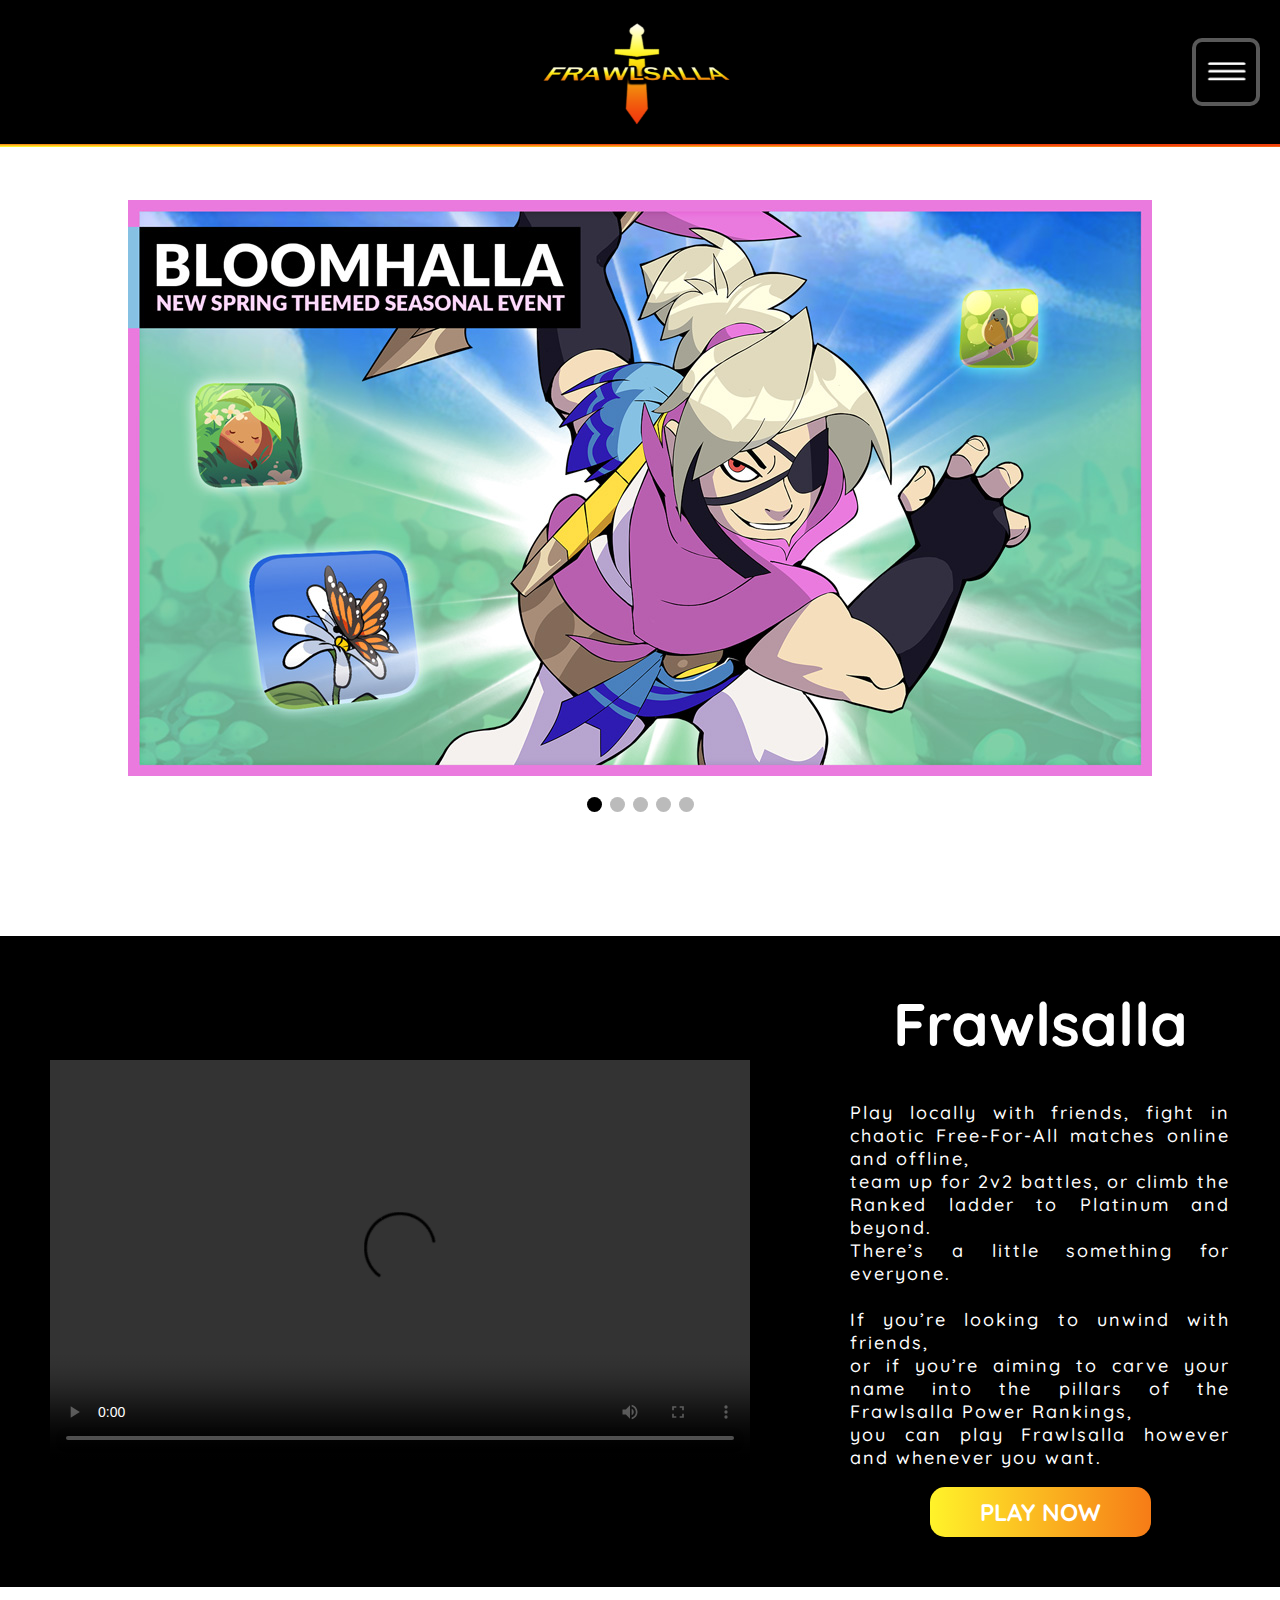
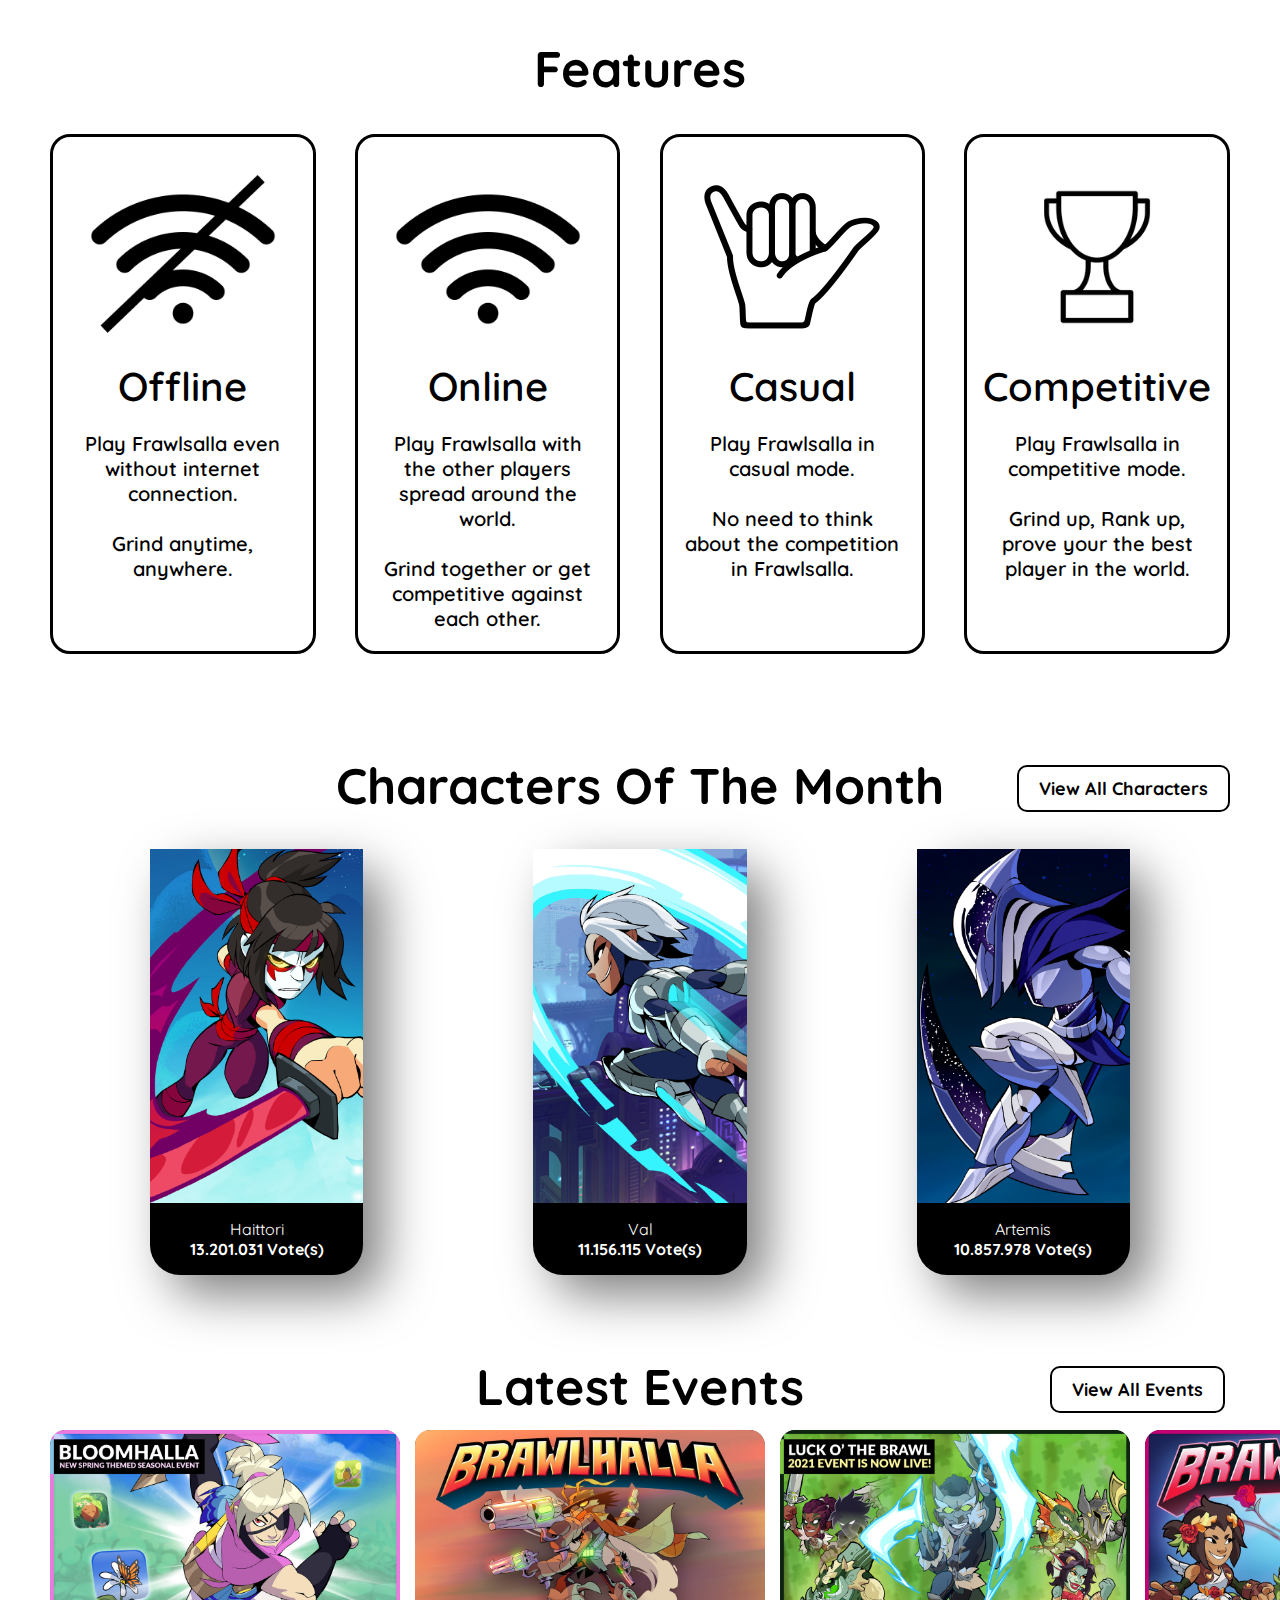
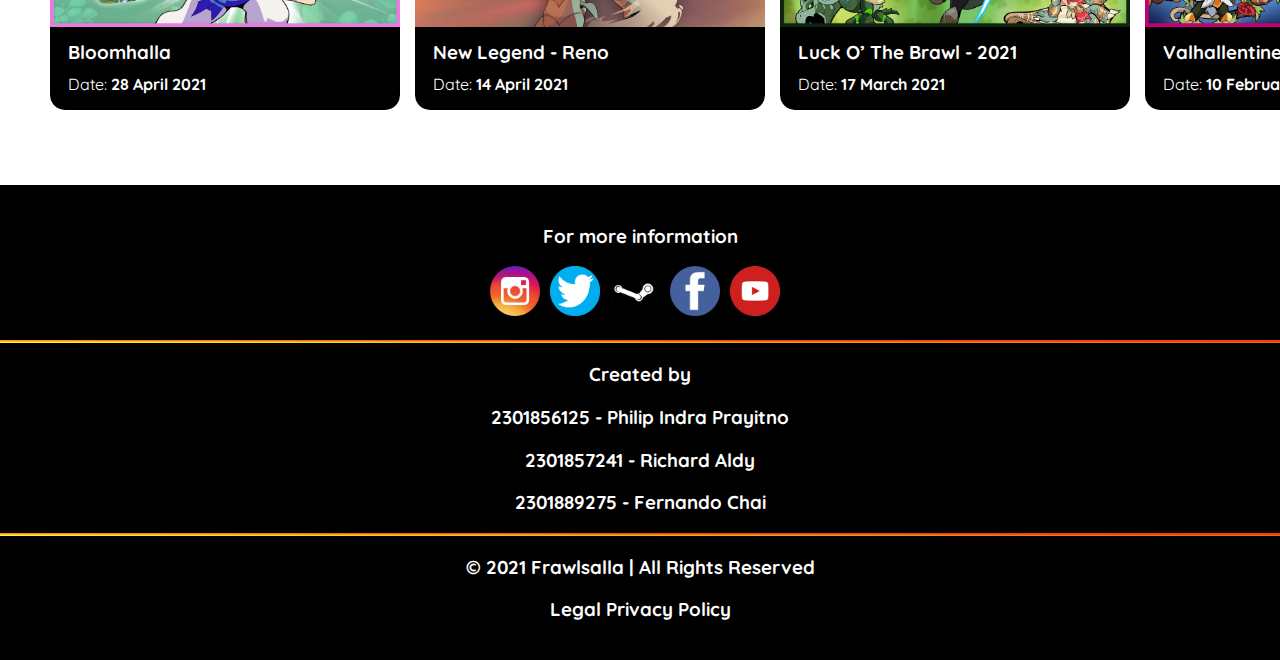
==== commit a74178d8: "adjust: adding event to latest events" ====
--- a/Frawlsalla/index.html
+++ b/Frawlsalla/index.html
@@ -213,7 +213,7 @@
                             </div>
                         </div>
 
-                        <div class="event last-item">
+                        <div class="event">
                             <div class="event-card-head">
                                 <img src="Assets/Events/img-valhallentine.jpg">
                             </div>
@@ -222,11 +222,21 @@
                                 <p>Date: <strong>10 February 2021</strong></p>
                             </div>
                         </div>
+
+                        <div class="event last-item">
+                            <div class="event-card-head">
+                                <img src="Assets/Events/img-brawlhallidays.jpg">
+                            </div>
+                            <div class="event-card-footer">
+                                <h3>Brawlhallidays - 2020</h3>
+                                <p>Date: <strong>16 December 2020</strong></p>
+                            </div>
+                        </div>
                     </div>
                 </div>
 
                 <br><br><br>
-            </>
+            </div>
         </main>
 
         </button>
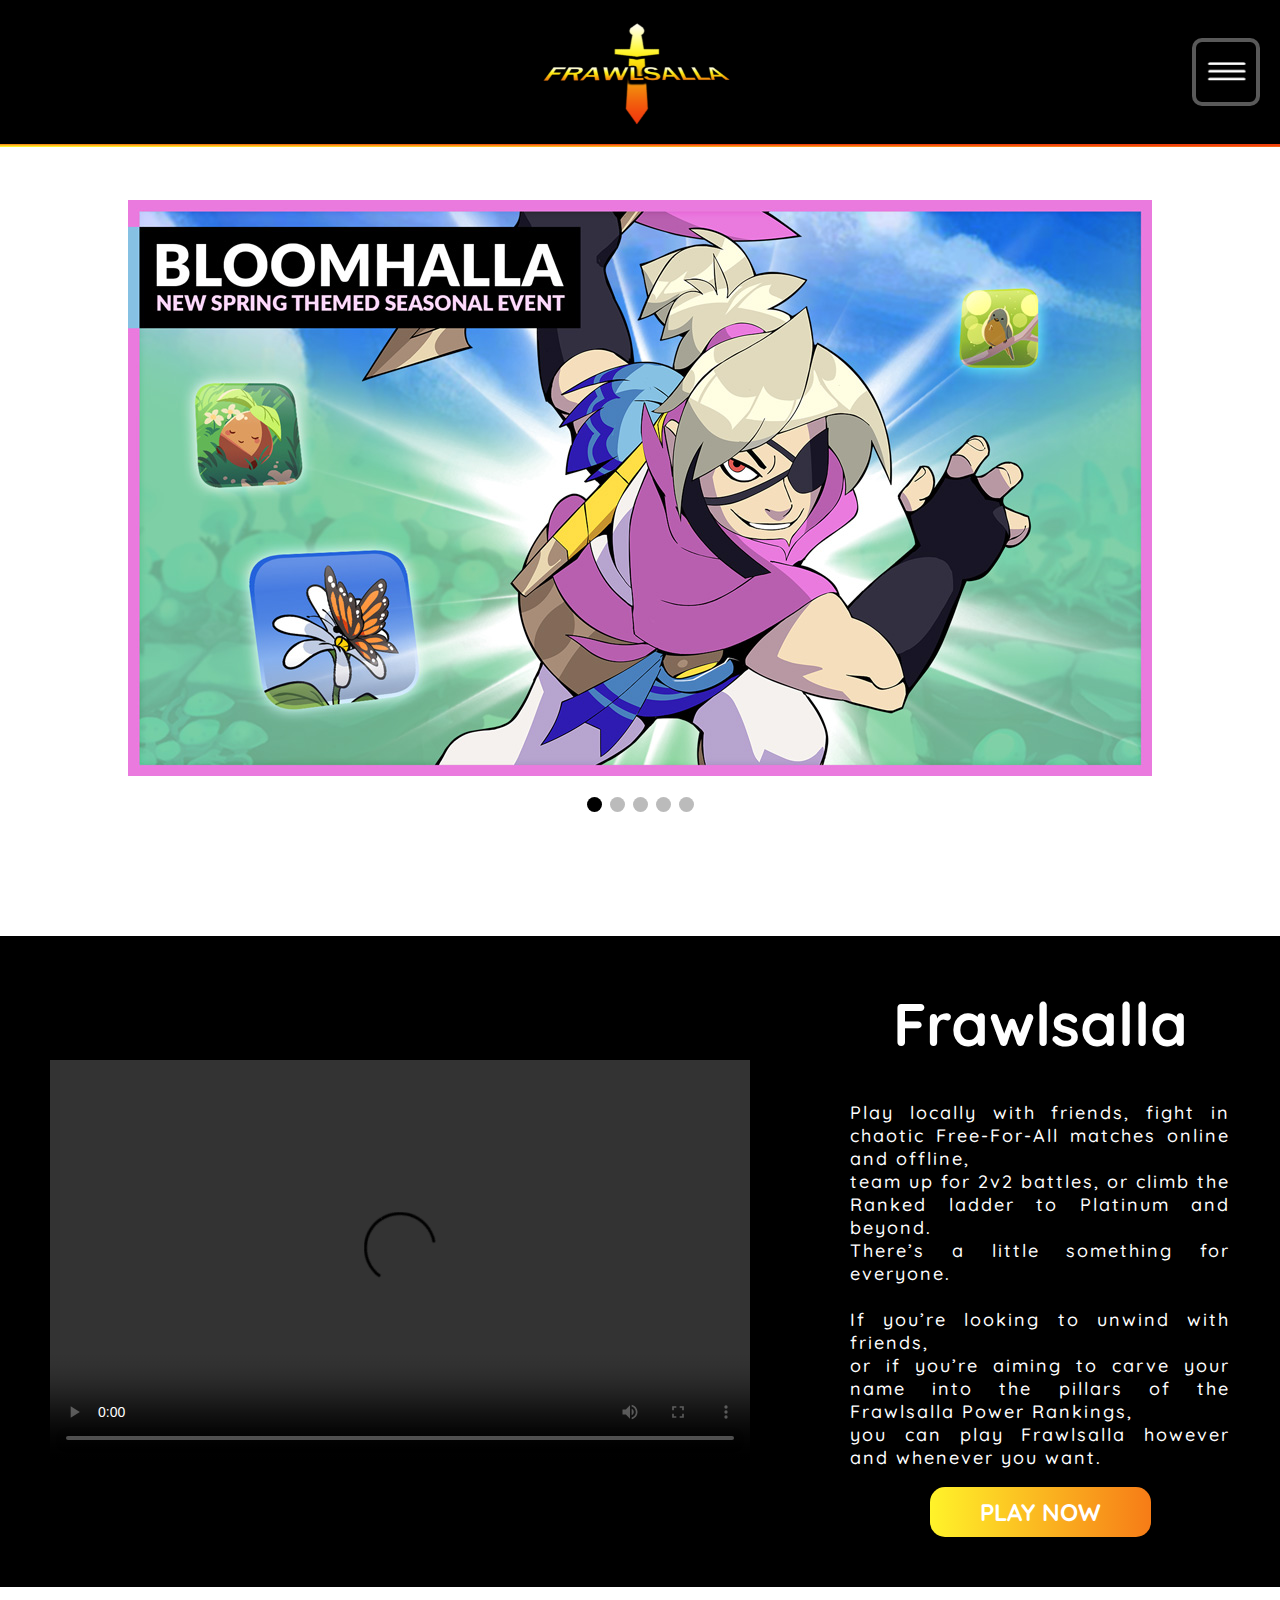
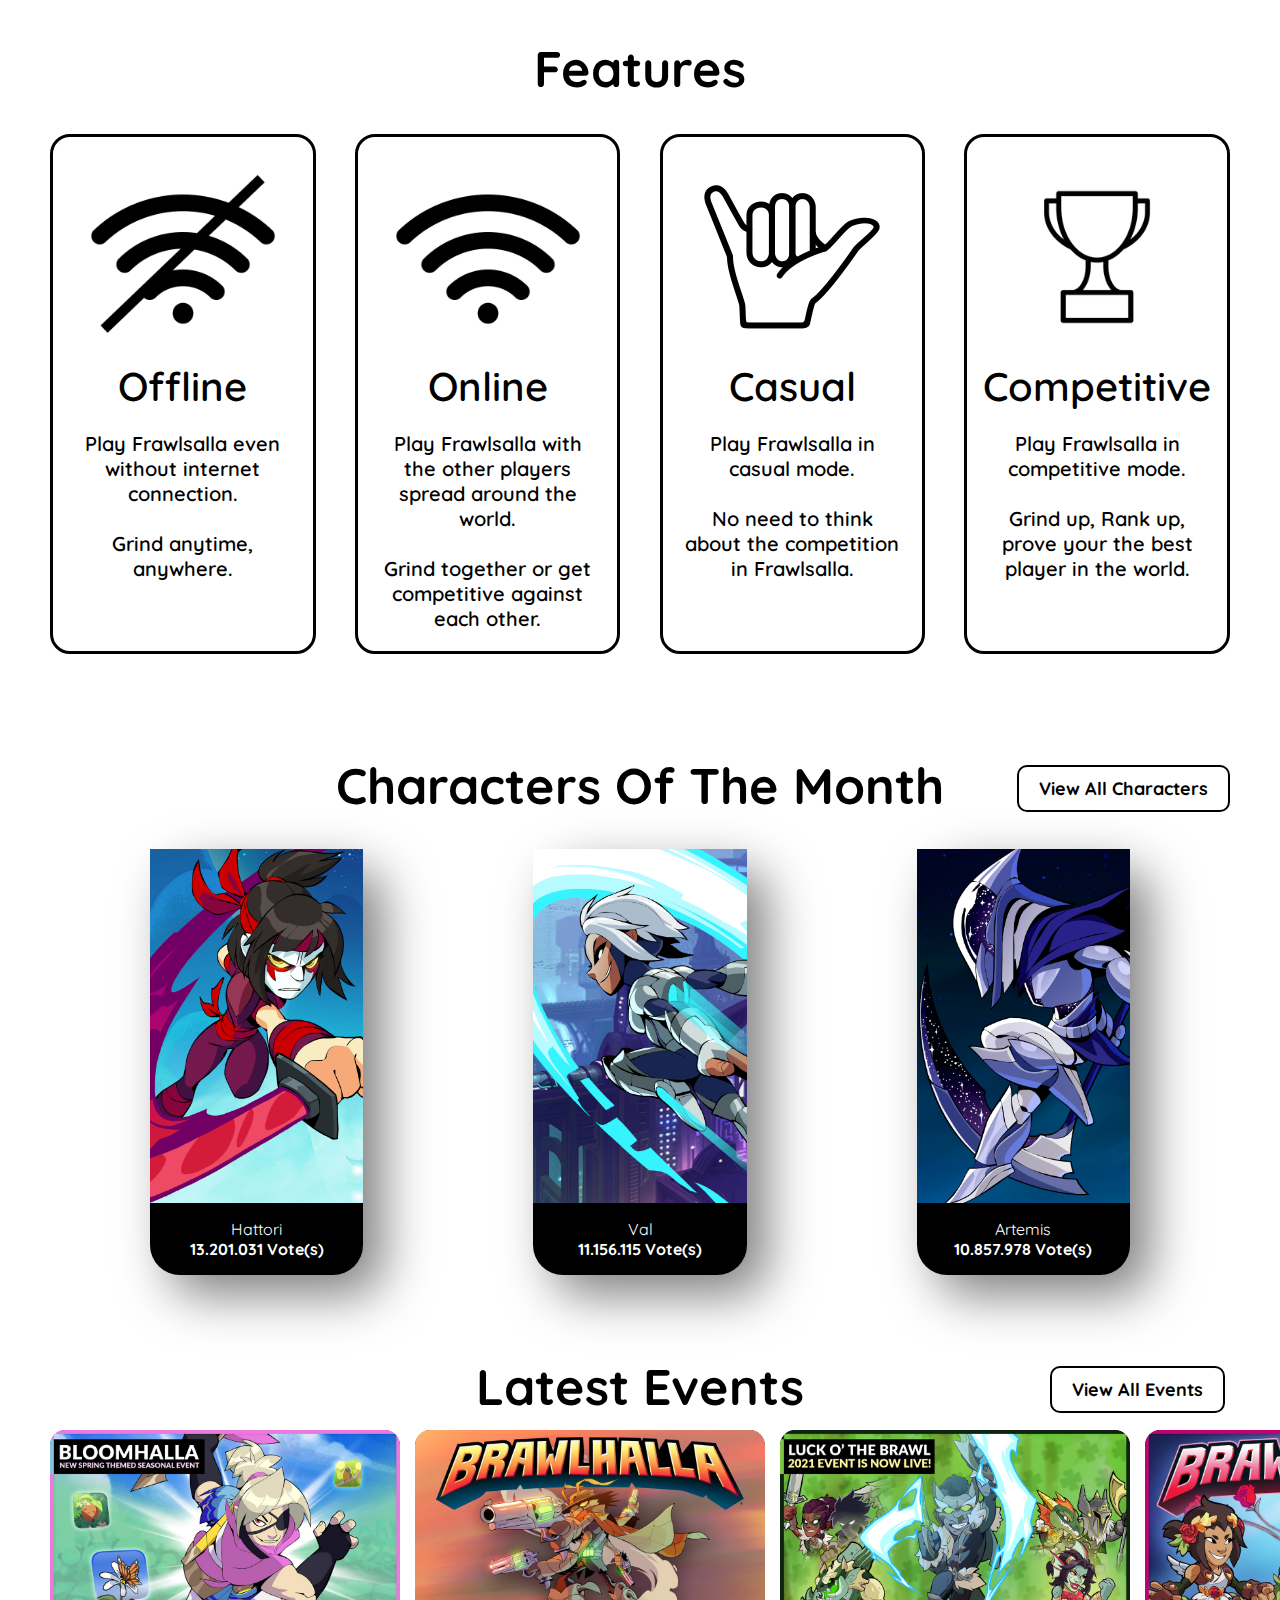
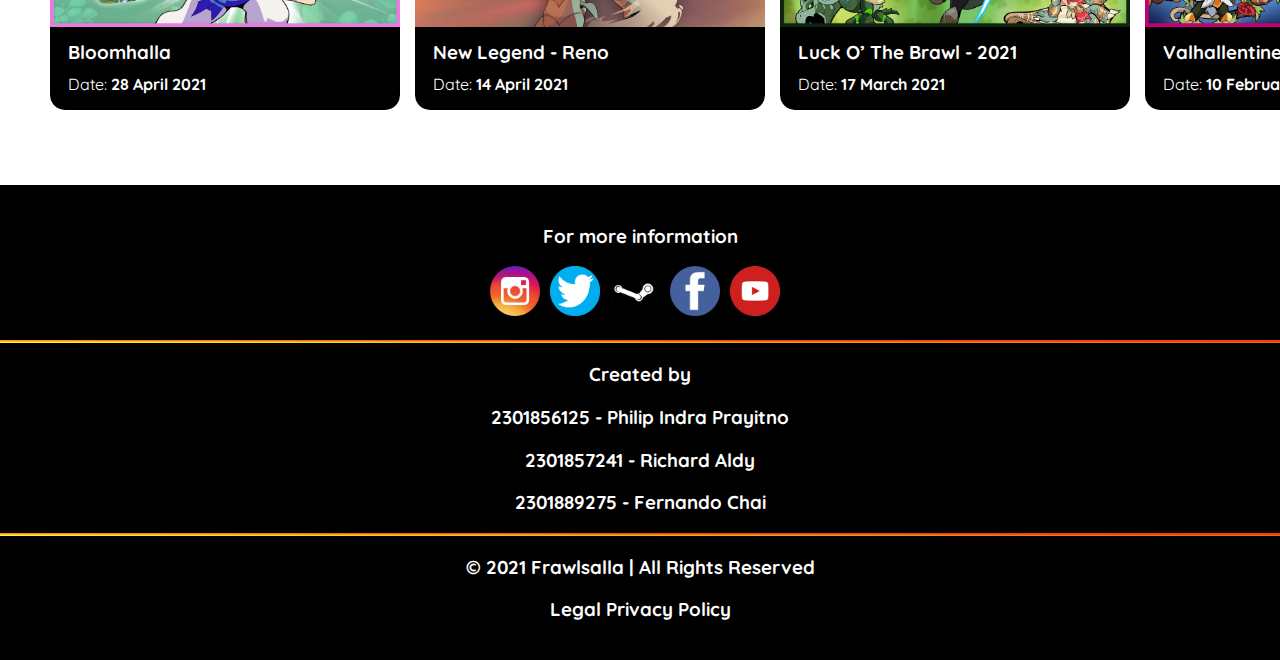
==== commit 1dff4e93: "feat: register page" ====
--- a/Frawlsalla/index.html
+++ b/Frawlsalla/index.html
@@ -35,7 +35,7 @@
                         <li><a href="characters.html">Characters</a></li>
                         <li><a href="event.html">Events</a></li>
                         <li><a href="screenshots.html">Screenshots</a></li>
-                        <li><a href="register.html">Play Now</a></li>
+                        <li><a href="play-now.html">Play Now</a></li>
                     </ul>
                 </div>
             </nav>
@@ -91,7 +91,7 @@
                             or if you’re aiming to carve your name into the pillars of the Frawlsalla Power Rankings, <br>
                             you can play Frawlsalla however and whenever you want.
                         </p>
-                        <a href="register.html"><button id="play-button" type="button">Play Now</button></a>
+                        <a href="play-now.html"><button id="play-button" type="button">Play Now</button></a>
                     </div>
                 </div>
 
@@ -144,9 +144,9 @@
                     <div class="top-characters">
                         <div class="character">
                             <div class="sub-character">
-                                <img src="Assets/Characters/Hattori.png" alt="Haittori" width="200px">
-                                <p>
-                                    Haittori<br>
+                                <img src="Assets/Characters/Hattori.png" alt="Hattori" width="200px">
+                                <p>
+                                    Hattori<br>
                                     <strong>13.201.031 Vote(s)</strong>
                                 </p>
                             </div>
--- a/Frawlsalla/CSS/header-footer-style.css
+++ b/Frawlsalla/CSS/header-footer-style.css
@@ -168,6 +168,10 @@
     height: 3px;
 }
 
+.bg-black {
+    background-color: black;
+}
+
 main {  
     padding: 0;
     margin: 0; 
@@ -175,4 +179,12 @@
 	background-position: right top, left top, right top, left top, right top;
     background-repeat: no-repeat;
     background-position-y: 0vh, 240vh, 480vh, 720vh, 960vh;
+}
+
+.blank-space {
+    height: 200px;
+}
+
+.blank-space-small {
+    height: 100px;
 }--- a/Frawlsalla/CSS/home-style.css
+++ b/Frawlsalla/CSS/home-style.css
@@ -26,10 +26,6 @@
 
 .content-slide img {
     width: 100%;
-}
-
-.blank-space {
-    height: 200px;
 }
 
 .content-image-slider-indicator {
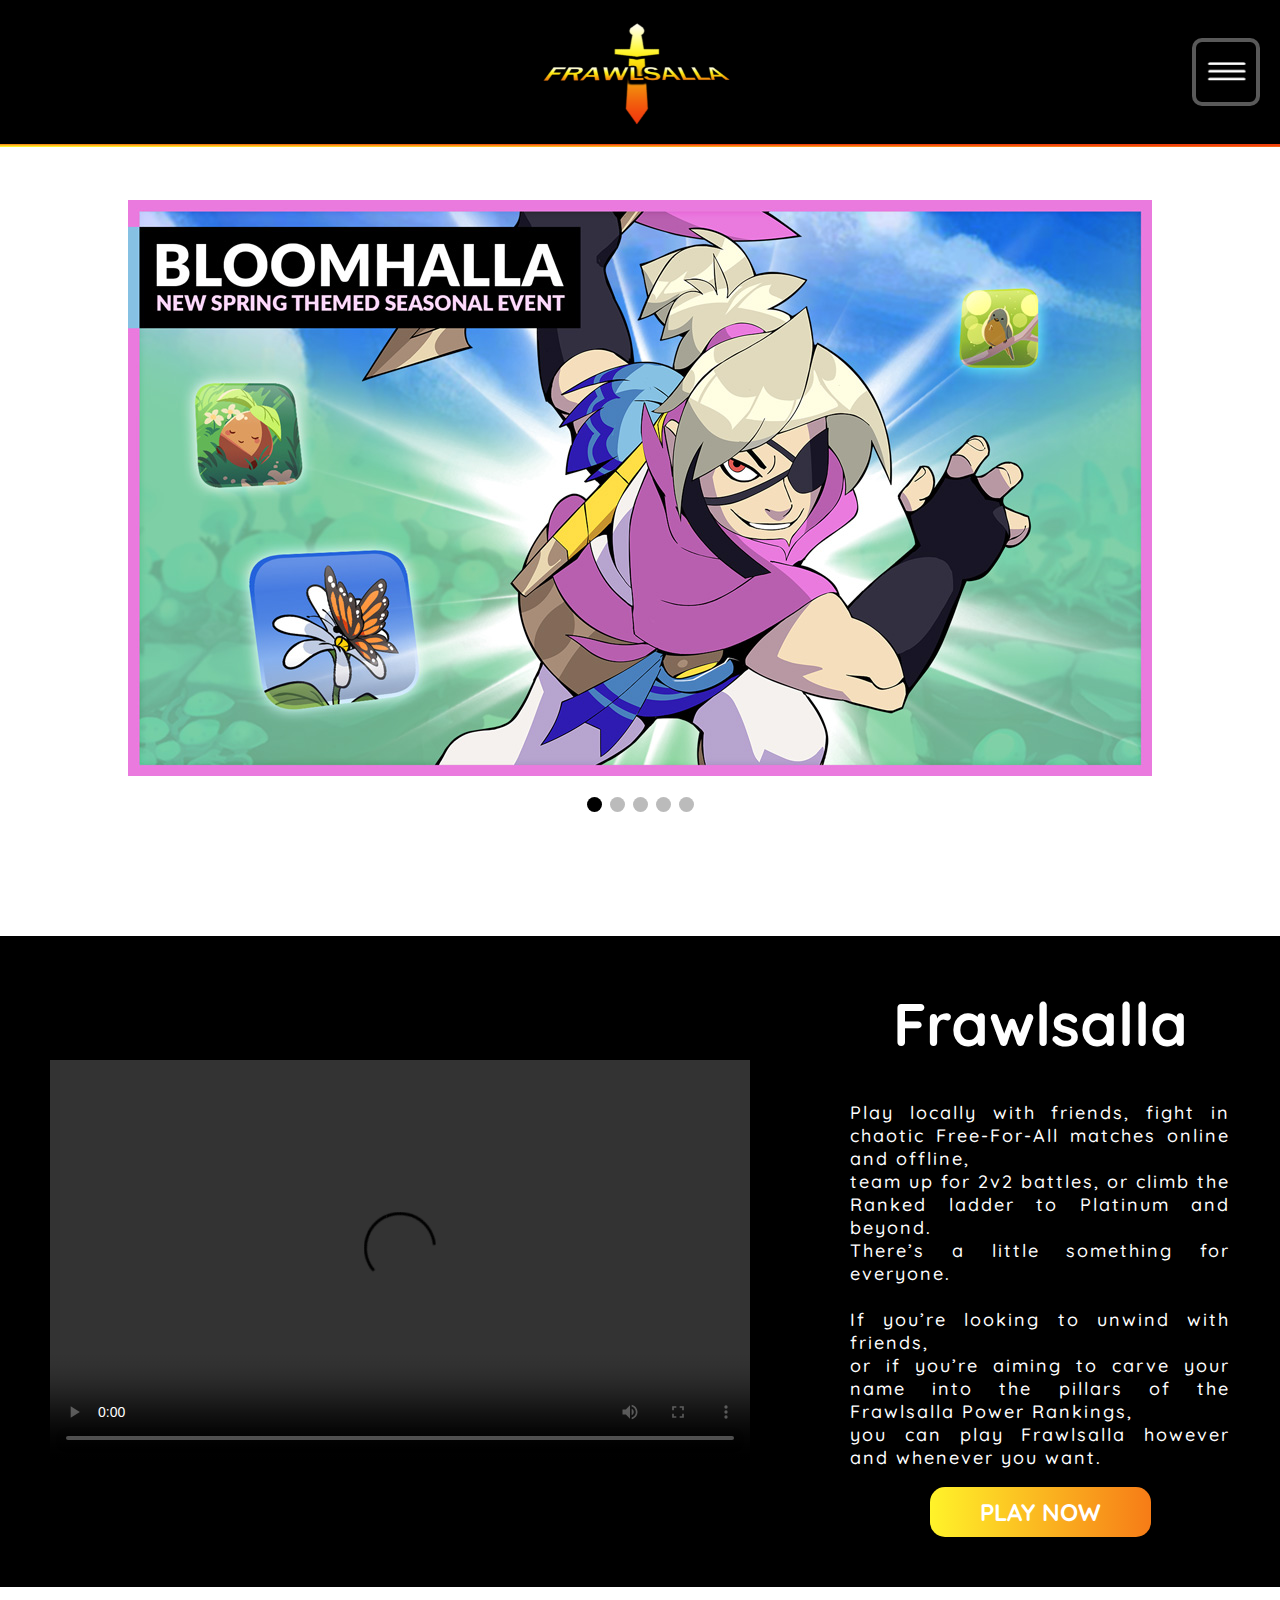
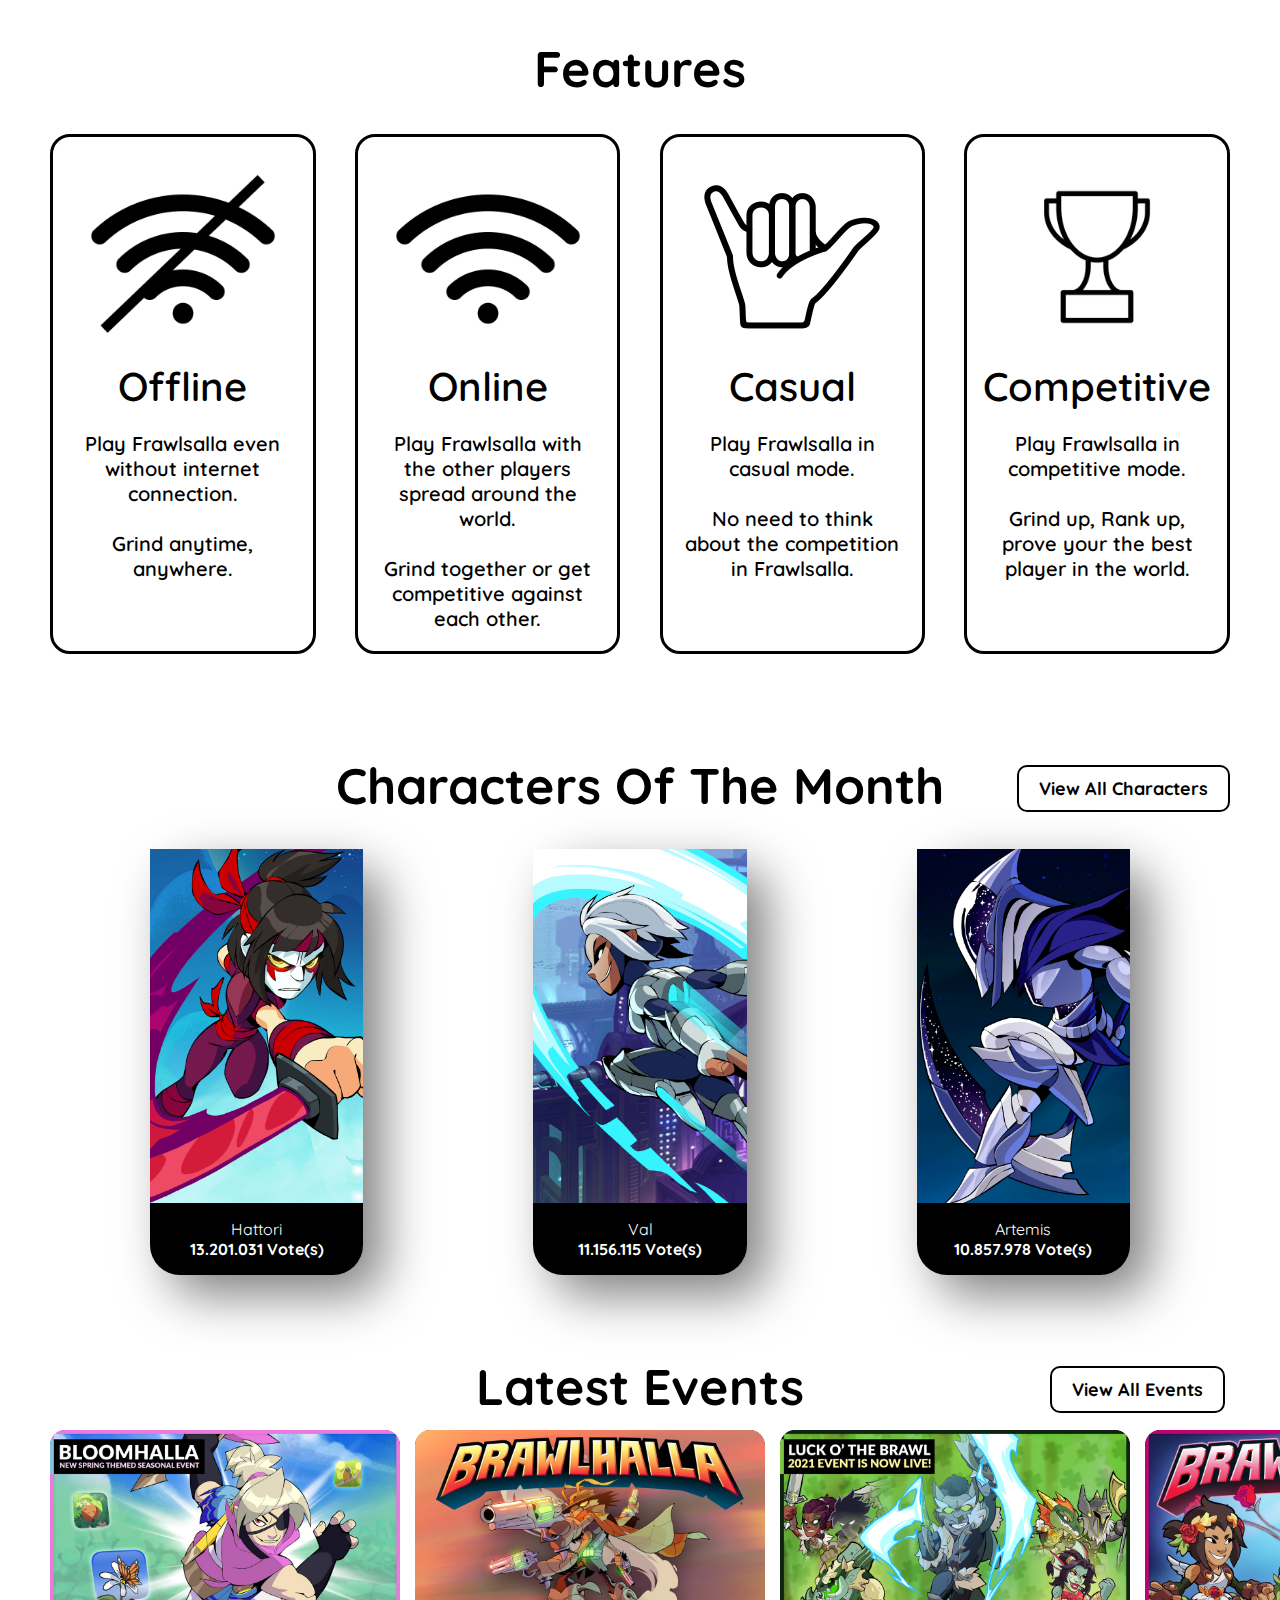
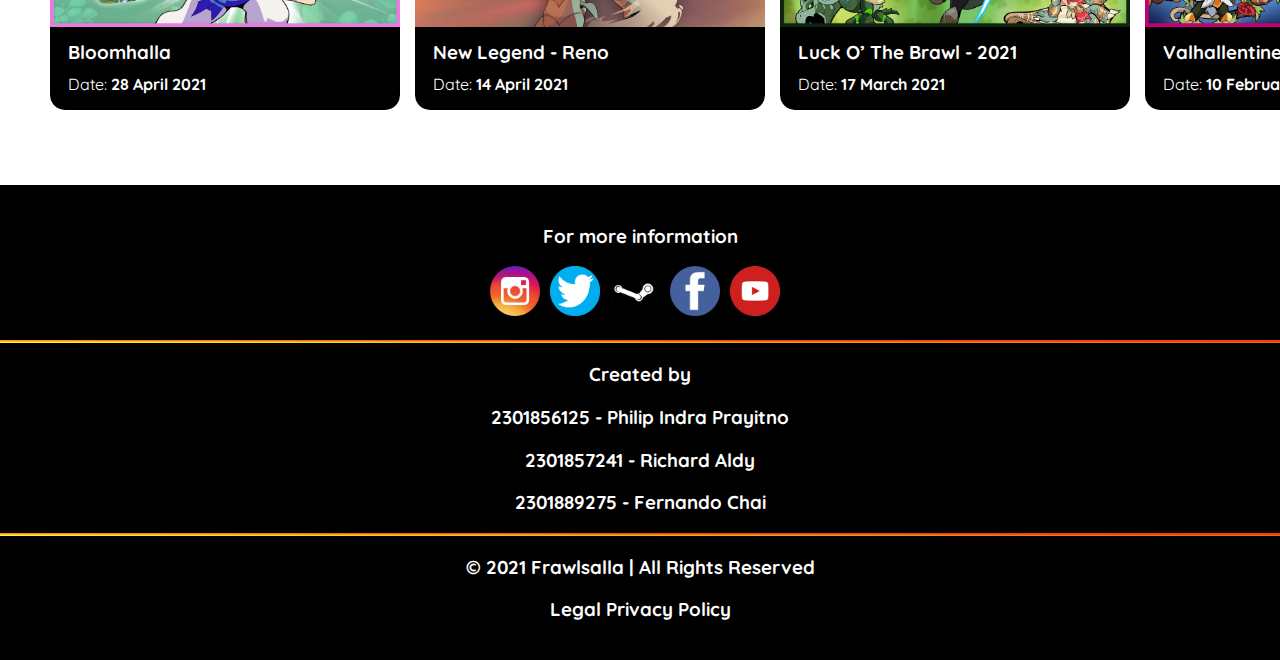
==== commit c4e5aee3: "ref: changing events name" ====
--- a/Frawlsalla/index.html
+++ b/Frawlsalla/index.html
@@ -179,7 +179,7 @@
                 <div class="content-latest-events">
                     <div class="content-latest-events-title">
                         <h1>Latest Events</h1>
-                        <a href="events.html"><button type="button">View All Events</button></a>
+                        <a href="event.html"><button type="button">View All Events</button></a>
                     </div>
                     
                     <div class="latest-events">
--- a/Frawlsalla/CSS/header-footer-style.css
+++ b/Frawlsalla/CSS/header-footer-style.css
@@ -1,61 +1,61 @@
 html,
 body {
-    padding: 0;
-    margin: 0;
-    font-family: 'Quicksand', sans-serif;
-    scroll-behavior: smooth;
-    min-width: 300px !important;
+  padding: 0;
+  margin: 0;
+  font-family: 'Quicksand', sans-serif;
+  scroll-behavior: smooth;
+  min-width: 300px !important;
 }
 
 a {
-    text-decoration: none;
-    color: white;
+  text-decoration: none;
+  color: white;
 }
 
 header {
-    position: fixed;
-    top: 0;
-    left: 0;
-    width: 100%;
-    z-index: 1000;
-    background-color: black;
+  position: fixed;
+  top: 0;
+  left: 0;
+  width: 100%;
+  z-index: 1000;
+  background-color: black;
 }
 
 #header-navbar {
-    display: flex;
-    justify-content: space-between;
-    align-items: center;
-    transition: 0.6s;
-    color: #eeeeee;
-    overflow: hidden;
-    height: auto;
-    padding: 10px 0px;
+  display: flex;
+  justify-content: space-between;
+  align-items: center;
+  transition: 0.6s;
+  color: #eeeeee;
+  overflow: hidden;
+  height: auto;
+  padding: 10px 0px;
 }
 
 .header-navbar-menu button {
-    background: url("../Assets/ic-hamburger.png");
-    background-size: contain;
-    padding: 30px;
-    margin-right: 20px;
-    border-radius: 10px;
-    border: 4px solid hsla(0, 0%, 100%, .35);
-    cursor: pointer;
-    transition: 0.3s;
+  background: url("../Assets/ic-hamburger.png");
+  background-size: contain;
+  padding: 30px;
+  margin-right: 20px;
+  border-radius: 10px;
+  border: 4px solid hsla(0, 0%, 100%, 0.35);
+  cursor: pointer;
+  transition: 0.3s;
 }
 
 .header-navbar-menu button:hover {
-    border: 4px solid white;
+  border: 4px solid white;
 }
 
 .header-navbar-menu button:focus {
-    outline: none;
+  outline: none;
 }
 
 #header-navbar-menu-list {
     display: flex;
     align-content: center;
     justify-content: center;
-    opacity: 0;
+    visibility: hidden;
     height: 0;
     transition: 0.2s ease-out;
     font-weight: 800;
@@ -63,20 +63,20 @@
 }
 
 #header-navbar-menu-list div {
-    color: white;
-    margin: 0 50px;
-    padding: 15px 0;
+  color: white;
+  margin: 0 50px;
+  padding: 15px 0;
 }
 
 #header-navbar-dropdown-menu span {
-    width: 100% !important;
+  width: 100% !important;
 }
 
 #header-navbar-dropdown-menu {
-    text-align: center;
-    left: 0;
-    transition: all .5s ease;
-    cursor: pointer;
+  text-align: center;
+  left: 0;
+  transition: all 0.5s ease;
+  cursor: pointer;
 }
 
 #header-navbar-dropdown-menu ul {
@@ -85,8 +85,7 @@
     list-style-type: none;
     padding: 0;
     height: 0;
-    opacity: 0;
-    transition: all .5s ease;
+    visibility: hidden;
     width: 200px;
     padding: 0;
     margin: 0;
@@ -95,7 +94,7 @@
 }
 
 #header-navbar-dropdown-menu:hover ul {
-    opacity: 1;
+    visibility: visible;
     transform: translateY(0);
     background-color: black;
     height: auto;
@@ -103,69 +102,74 @@
 }
 
 #header-navbar-dropdown-menu li {
-    padding: 10px 10px;
+  padding: 10px 10px;
 }
 
 #icn-logo {
-    width: 200px;
-    height: 120px;
-    margin-left: 80px;
+  width: 200px;
+  height: 120px;
+  margin-left: 80px;
 }
 
 #first-menu-item {
-    padding-left: 0 !important;
+  padding-left: 0 !important;
 }
 
 .footer-left {
-    padding-left: 50px;
-    color: white;
+  padding-left: 50px;
+  color: white;
 }
 
 #footer-image-icon {
-    width: 50px;
-    height: 50px;
-    margin-right: 10px;
+  width: 50px;
+  height: 50px;
+  margin-right: 10px;
 }
 
 #footer-findus-label {
-    color: white;
-    margin-right: 20px;
+  color: white;
+  margin-right: 20px;
 }
 
 .footer-image-icon-end {
-    padding-right: 25px;
+  padding-right: 25px;
 }
 
 footer {
-    color: white;
-    background-color: #000000;
-    height: auto;
-    display: block;
-    justify-content: space-between;
-    align-items: center;
-    padding: 20px 0px;
-    justify-content: center;
+  color: white;
+  background-color: #000000;
+  height: auto;
+  display: block;
+  justify-content: space-between;
+  align-items: center;
+  padding: 20px 0px;
+  justify-content: center;
 }
 
 footer h3 {
-    text-align: center;
+  text-align: center;
 }
 
 .footer-social-media {
-    right: 0;
-    display: flex;
-    margin-left: auto;
-    align-items: center;
-    justify-content: center;
+  right: 0;
+  display: flex;
+  margin-left: auto;
+  align-items: center;
+  justify-content: center;
+}
+
+html {
+  height: 100%;
 }
 
 .gradient-background {
-    background: linear-gradient(to top right, #fff32a 10%, #f2400d 70%);
+  background: linear-gradient(to top right, #fff32a 10%, #f2400d 70%);
+  background-repeat: no-repeat;
 }
 
 .custom-separator {
-    width: 100%;
-    height: 3px;
+  width: 100%;
+  height: 3px;
 }
 
 .bg-black {
@@ -176,7 +180,7 @@
     padding: 0;
     margin: 0; 
     background-image: url(../Assets/bg-01.png), url(../Assets/bg-02.png) , url(../Assets/bg-01.png), url(../Assets/bg-02.png) , url(../Assets/bg-01.png);
-	background-position: right top, left top, right top, left top, right top;
+  	background-position: right top, left top, right top, left top, right top;
     background-repeat: no-repeat;
     background-position-y: 0vh, 240vh, 480vh, 720vh, 960vh;
 }
@@ -187,4 +191,4 @@
 
 .blank-space-small {
     height: 100px;
-}+}
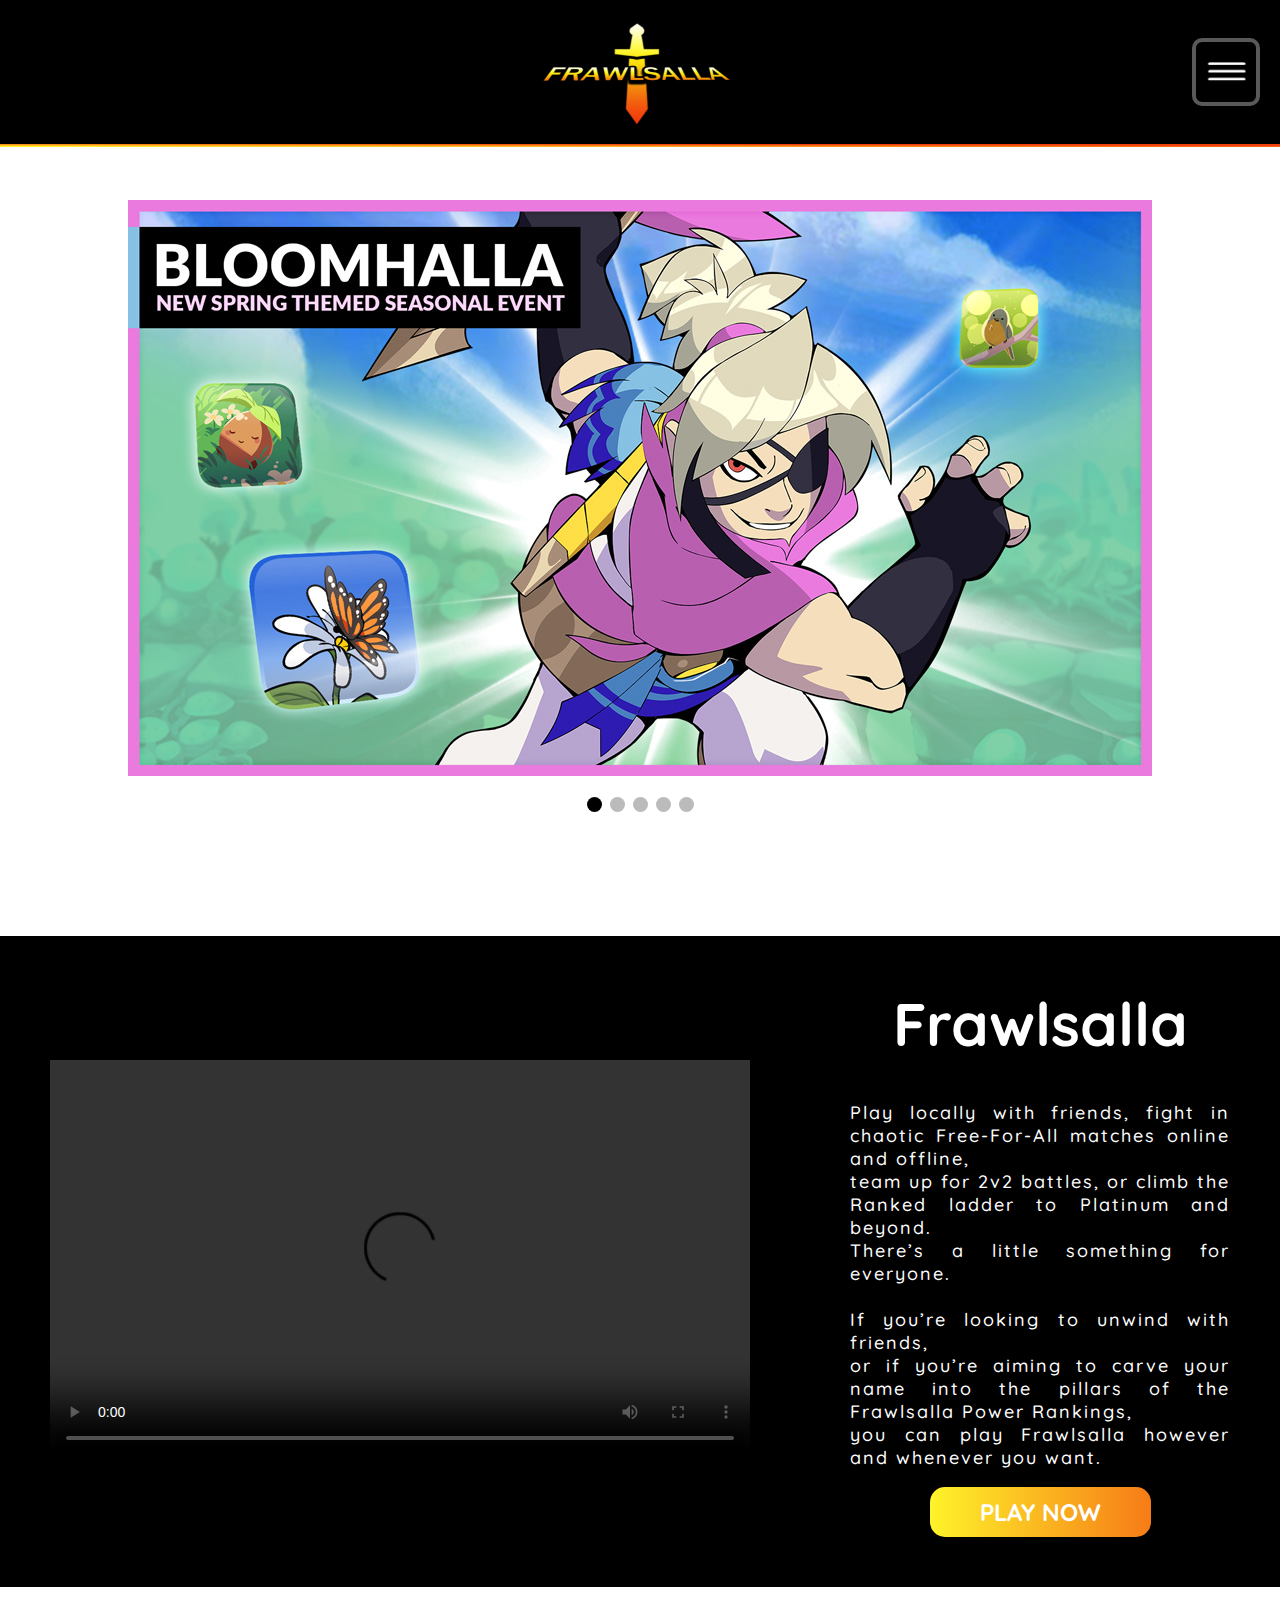
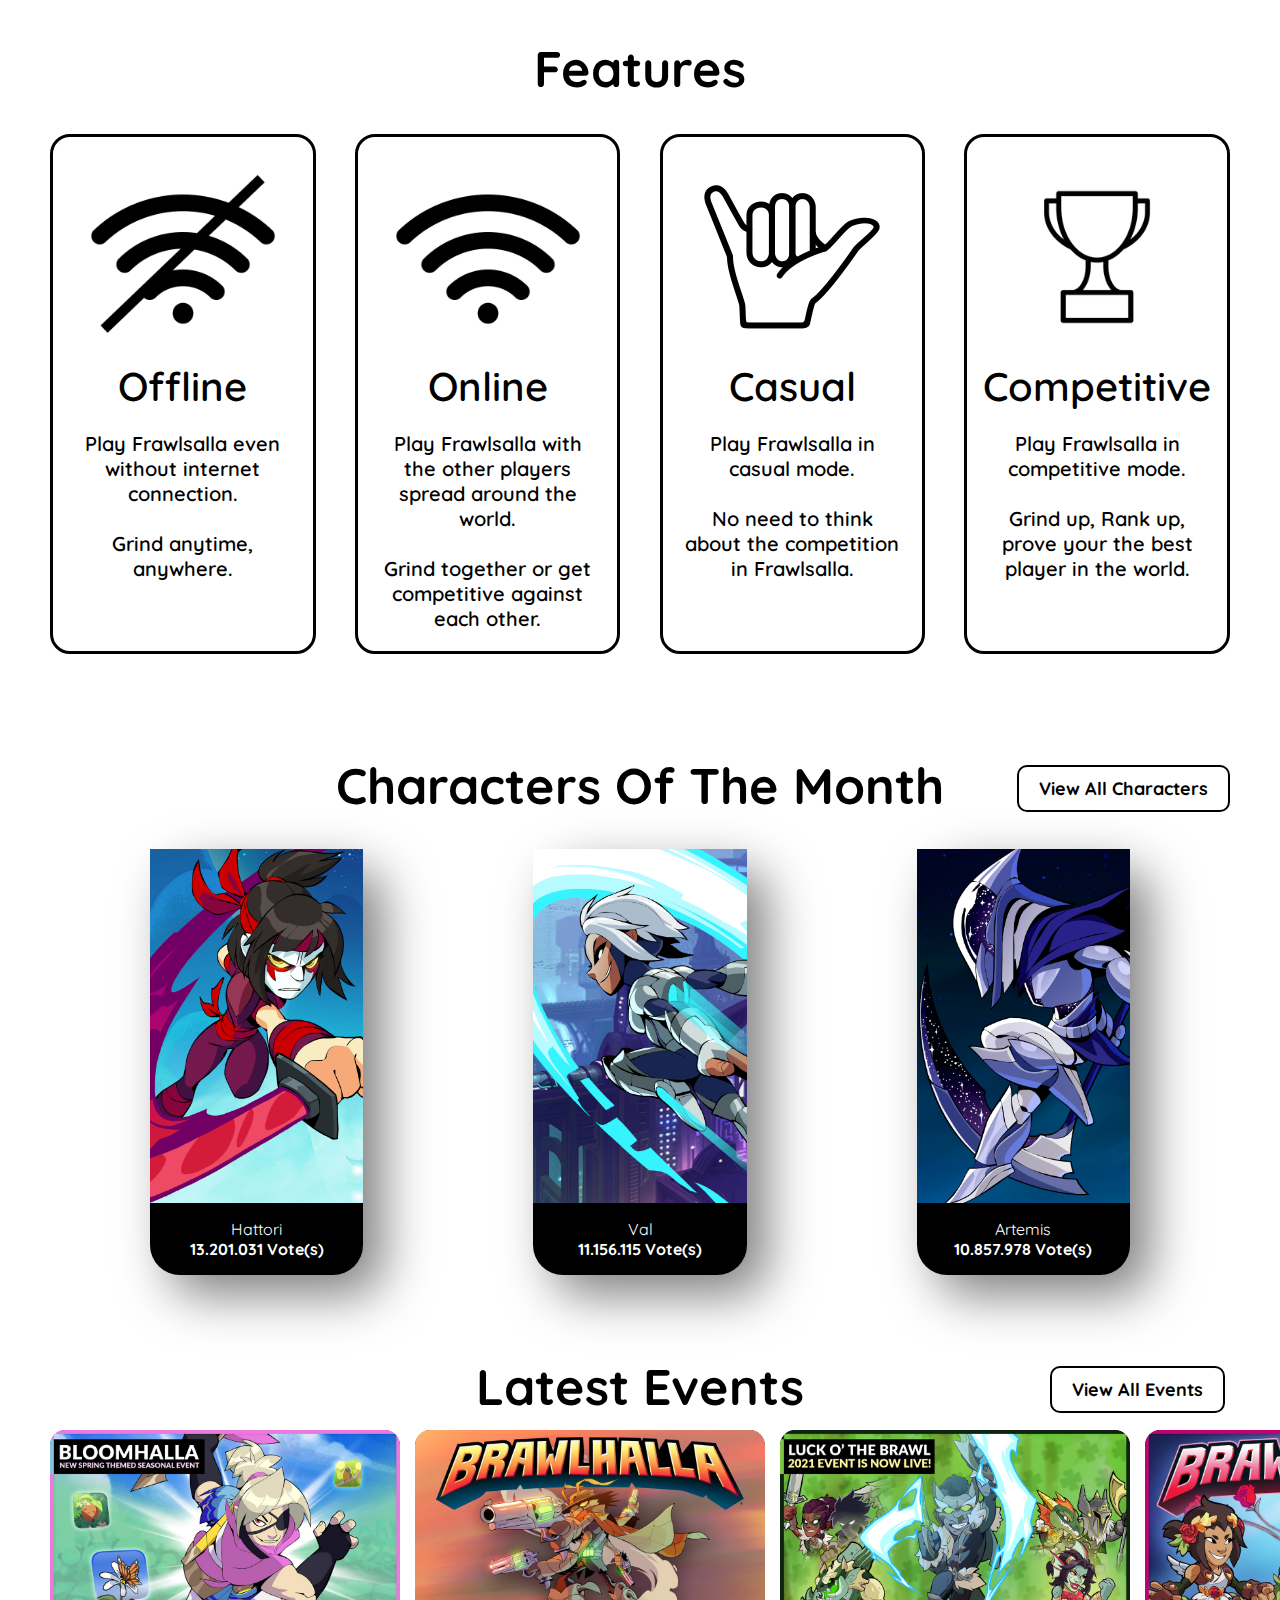
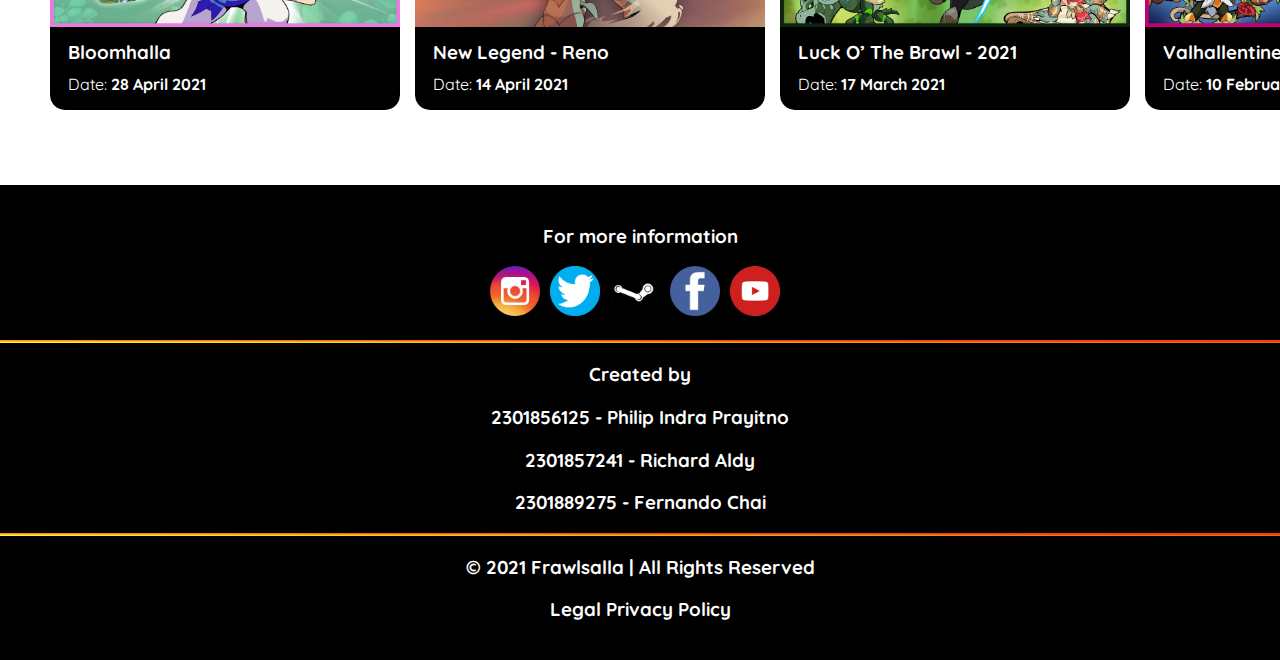
==== commit 1b3fb751: "feat: integrating recent events in home to the event page" ====
--- a/Frawlsalla/index.html
+++ b/Frawlsalla/index.html
@@ -183,55 +183,67 @@
                     </div>
                     
                     <div class="latest-events">
-                        <div class="event">
-                            <div class="event-card-head">
-                                <img src="Assets/Events/img-bloomhalla.jpg">
-                            </div>
-                            <div class="event-card-footer">
-                                <h3>Bloomhalla</h3>
-                                <p>Date: <strong>28 April 2021</strong></p>
-                            </div>
-                        </div>
-
-                        <div class="event">
-                            <div class="event-card-head">
-                                <img src="Assets/Events/img-reno.jpg">
-                            </div>
-                            <div class="event-card-footer">
-                                <h3>New Legend - Reno</h3>
-                                <p>Date: <strong>14 April 2021</strong></p>
-                            </div>
-                        </div>
-
-                        <div class="event">
-                            <div class="event-card-head">
-                                <img src="Assets/Events/img-luckothebrawl.jpg">
-                            </div>
-                            <div class="event-card-footer">
-                                <h3>Luck O’ The Brawl - 2021</h3>
-                                <p>Date: <strong>17 March 2021</strong></p>
-                            </div>
-                        </div>
-
-                        <div class="event">
-                            <div class="event-card-head">
-                                <img src="Assets/Events/img-valhallentine.jpg">
-                            </div>
-                            <div class="event-card-footer">
-                                <h3>Valhallentine - 2021</h3>
-                                <p>Date: <strong>10 February 2021</strong></p>
-                            </div>
-                        </div>
-
-                        <div class="event last-item">
-                            <div class="event-card-head">
-                                <img src="Assets/Events/img-brawlhallidays.jpg">
-                            </div>
-                            <div class="event-card-footer">
-                                <h3>Brawlhallidays - 2020</h3>
-                                <p>Date: <strong>16 December 2020</strong></p>
-                            </div>
-                        </div>
+
+                        <a href="event-1.html">
+                            <div class="event">
+                                <div class="event-card-head">
+                                    <img src="Assets/Events/img-bloomhalla.jpg">
+                                </div>
+                                <div class="event-card-footer">
+                                    <h3>Bloomhalla</h3>
+                                    <p>Date: <strong>28 April 2021</strong></p>
+                                </div>
+                            </div>
+                        </a>
+
+                        <a href="event-2.html">
+                            <div class="event">
+                                <div class="event-card-head">
+                                    <img src="Assets/Events/img-reno.jpg">
+                                </div>
+                                <div class="event-card-footer">
+                                    <h3>New Legend - Reno</h3>
+                                    <p>Date: <strong>14 April 2021</strong></p>
+                                </div>
+                            </div>
+                        </a>
+
+                        <a href="event-3.html">
+                            <div class="event">
+                                <div class="event-card-head">
+                                    <img src="Assets/Events/img-luckothebrawl.jpg">
+                                </div>
+                                <div class="event-card-footer">
+                                    <h3>Luck O’ The Brawl - 2021</h3>
+                                    <p>Date: <strong>17 March 2021</strong></p>
+                                </div>
+                            </div>
+                        </a>
+
+                        <a href="event-4.html">
+                            <div class="event">
+                                <div class="event-card-head">
+                                    <img src="Assets/Events/img-valhallentine.jpg">
+                                </div>
+                                <div class="event-card-footer">
+                                    <h3>Valhallentine - 2021</h3>
+                                    <p>Date: <strong>10 February 2021</strong></p>
+                                </div>
+                            </div>
+                        </a>
+
+                        <a href="event-5.html">
+                            <div class="event last-item">
+                                <div class="event-card-head">
+                                    <img src="Assets/Events/img-brawlhallidays.jpg">
+                                </div>
+                                <div class="event-card-footer">
+                                    <h3>Brawlhallidays - 2020</h3>
+                                    <p>Date: <strong>16 December 2020</strong></p>
+                                </div>
+                            </div>
+                        </a>
+
                     </div>
                 </div>
 
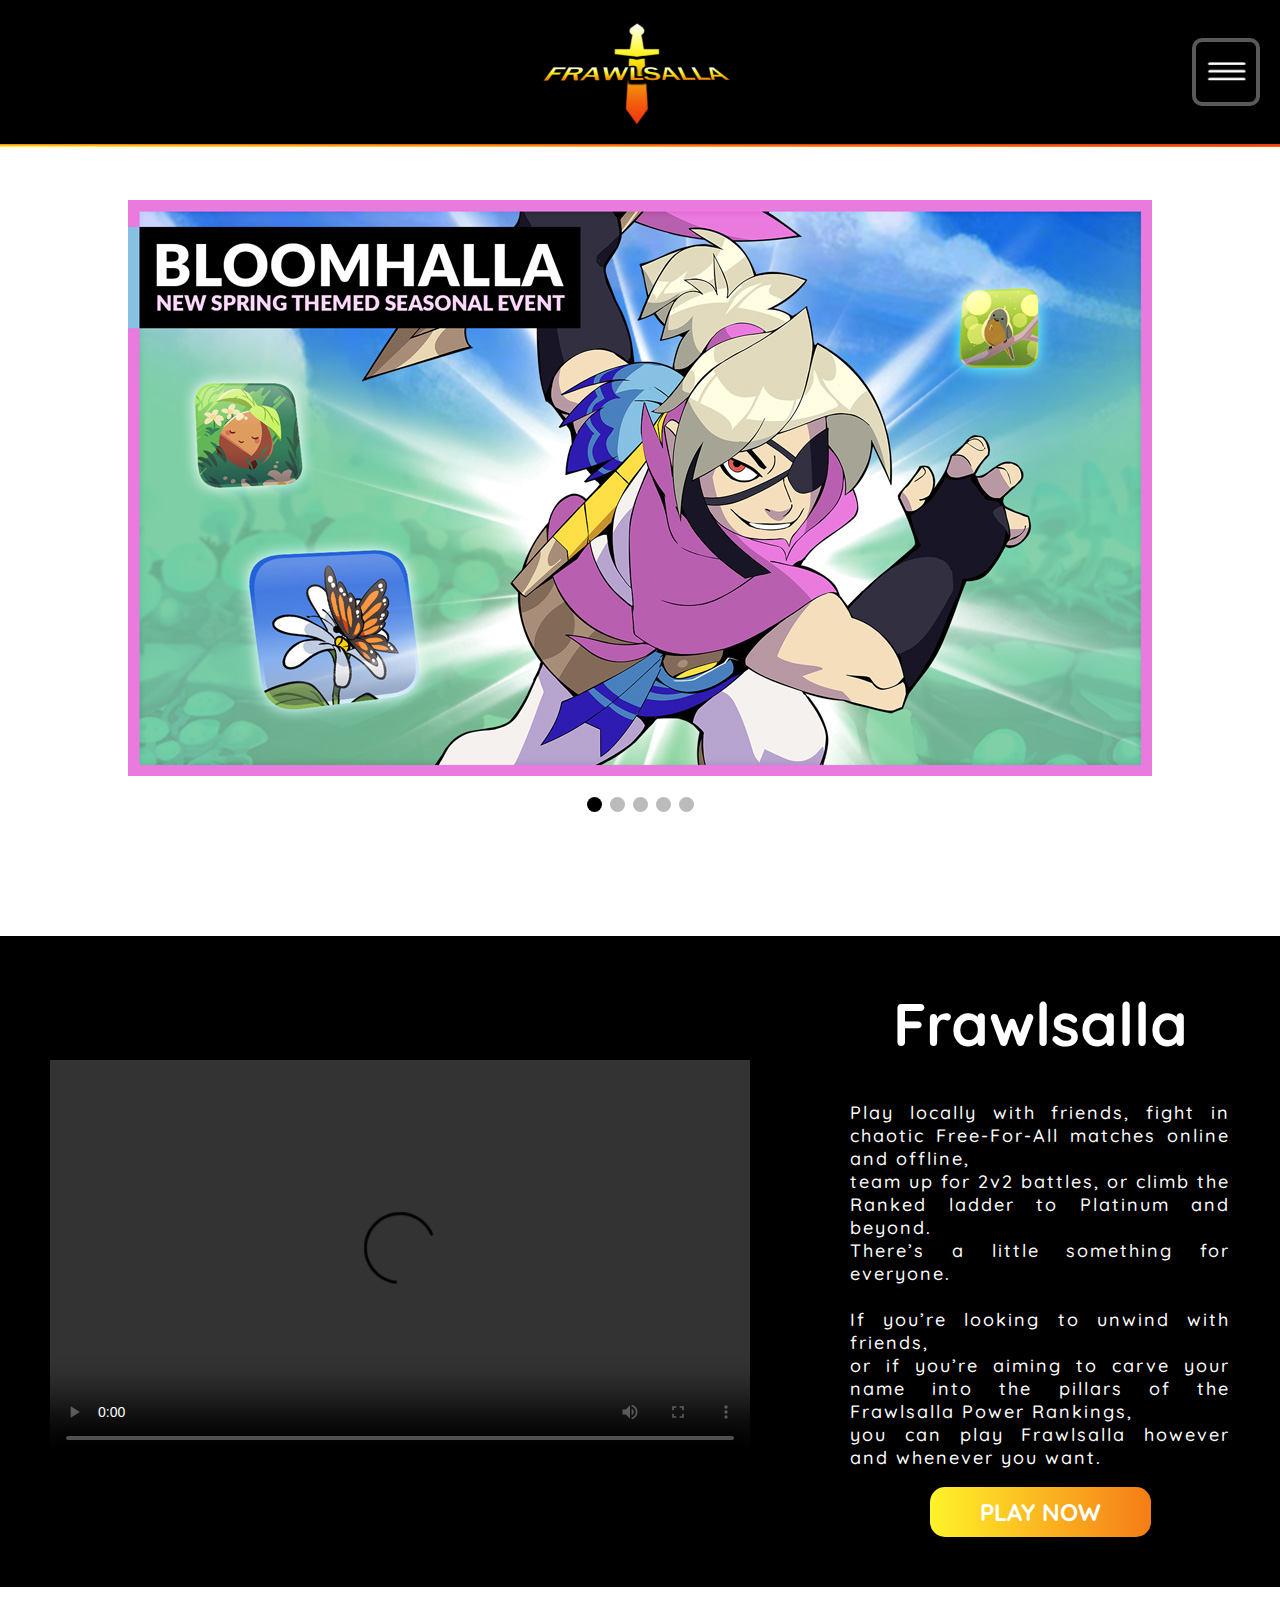
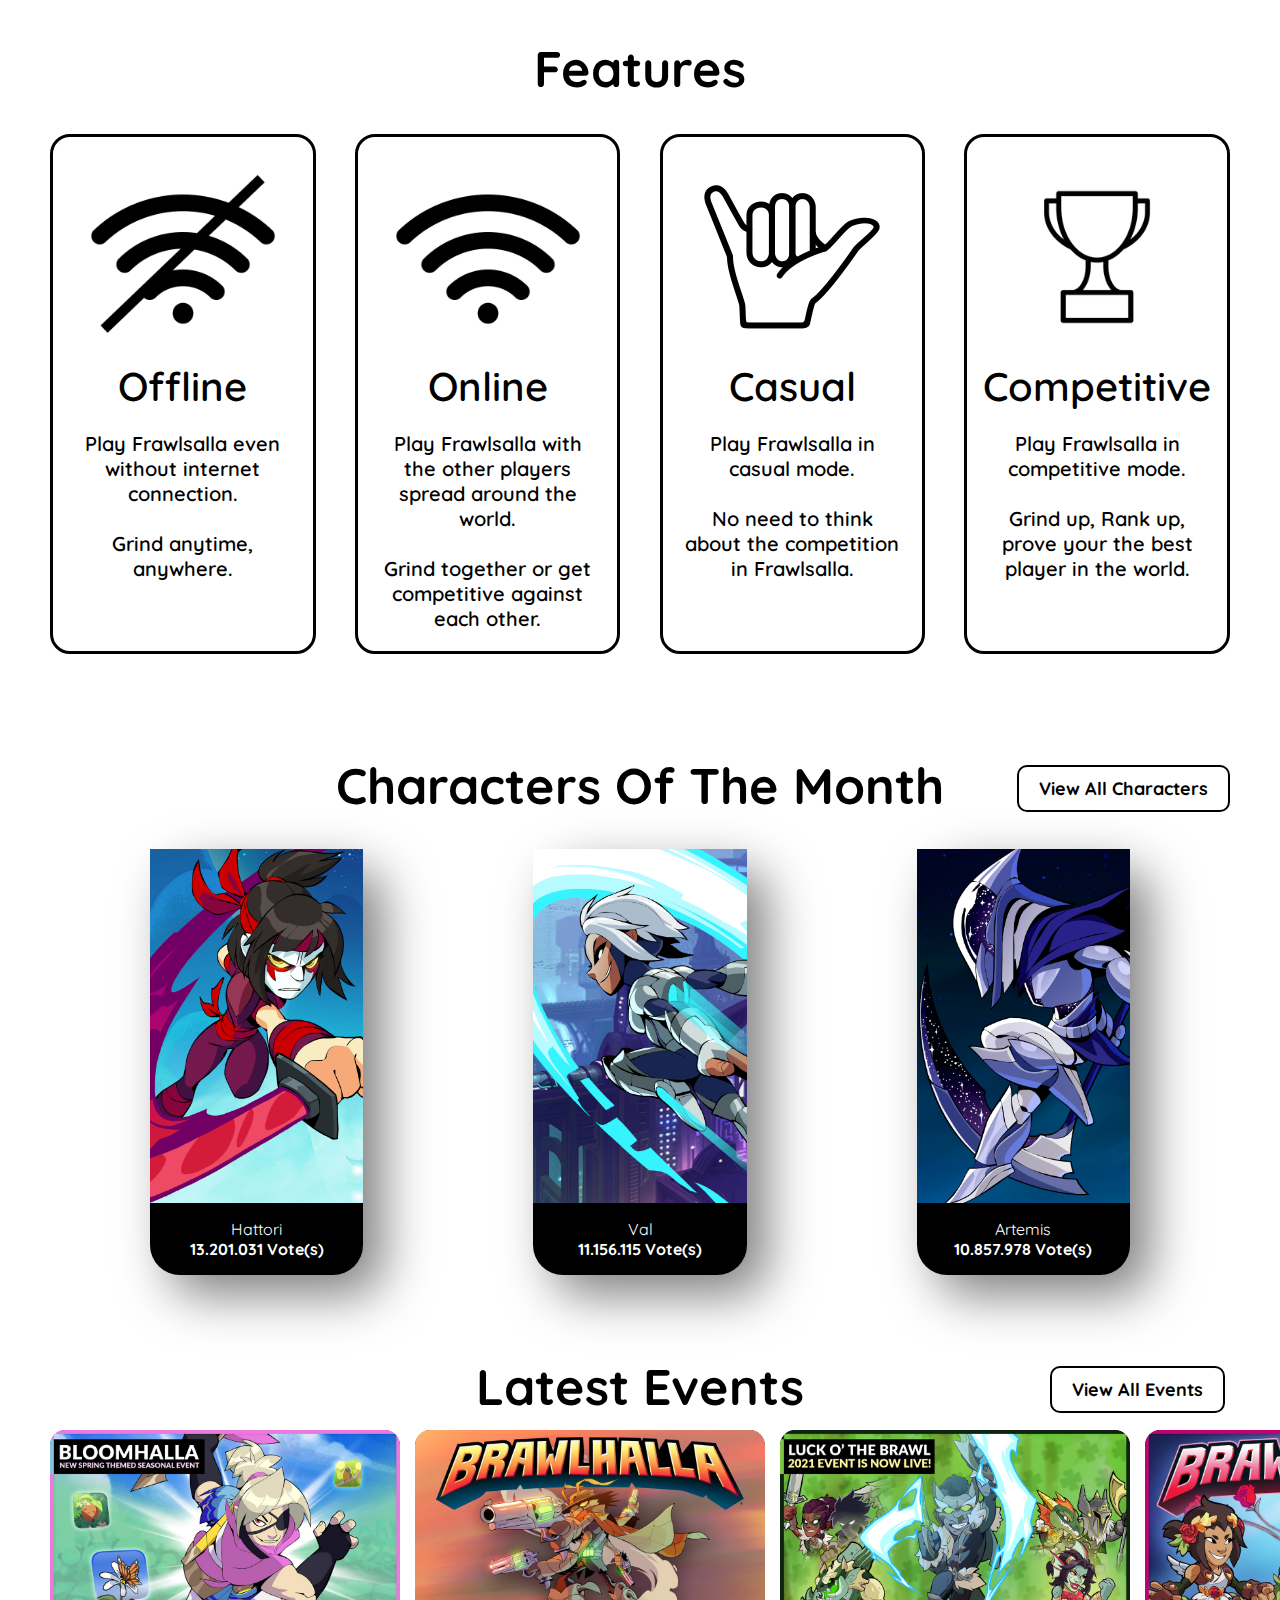
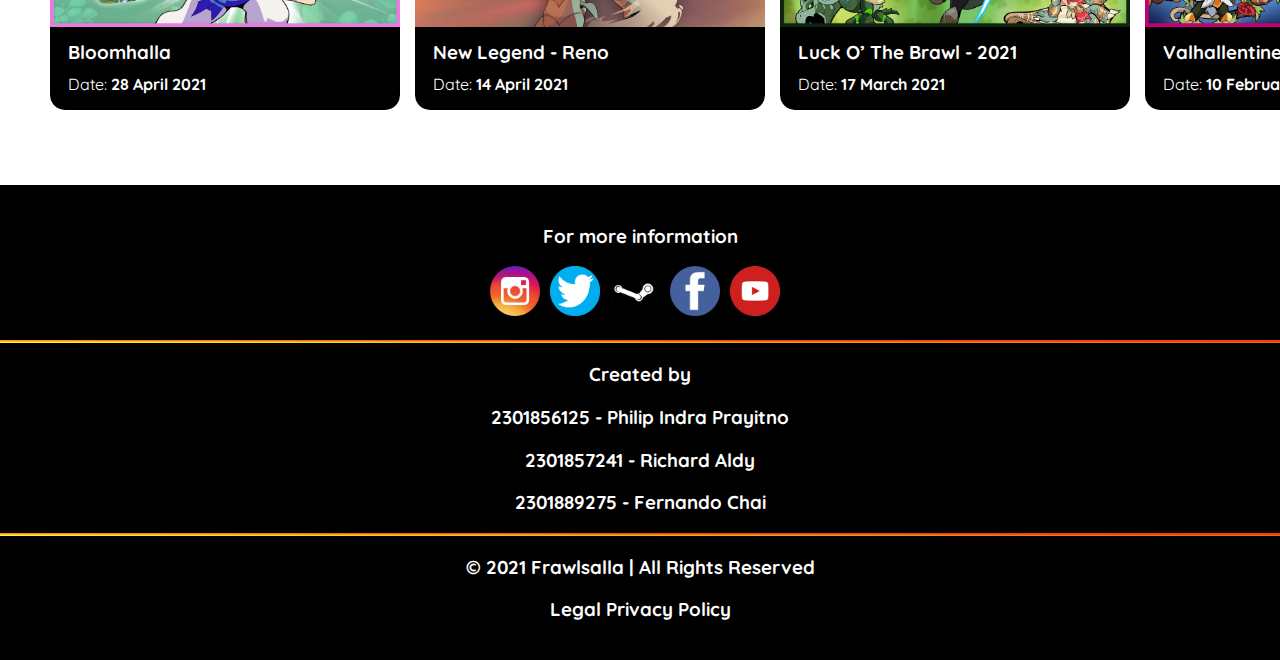
==== commit f31dd25a: "feat: integrating slideshow to specific event page" ====
--- a/Frawlsalla/index.html
+++ b/Frawlsalla/index.html
@@ -46,21 +46,35 @@
             <div id="content">
                 <div id="content-image-slider">
                     <ul class="content-slides">
-                        <li class="content-slide">
-                            <img src="Assets/Events/img-bloomhalla.jpg">
-                        </li>
-                        <li class="content-slide">
-                            <img src="Assets/Events/img-brawlhallidays.jpg">
-                        </li>
-                        <li class="content-slide">
-                            <img src="Assets/Events/img-luckothebrawl.jpg">
-                        </li>
-                        <li class="content-slide">
-                            <img src="Assets/Events/img-reno.jpg">
-                        </li>
-                        <li class="content-slide">
-                            <img src="Assets/Events/img-valhallentine.jpg">
-                        </li>
+                        <a href="event-1.html">
+                            <li class="content-slide">
+                                <img src="Assets/Events/img-bloomhalla.jpg">
+                            </li>
+                        </a>
+
+                        <a href="event-5.html">
+                            <li class="content-slide">
+                                <img src="Assets/Events/img-brawlhallidays.jpg">
+                            </li>
+                        </a>
+
+                        <a href="event-3.html">
+                            <li class="content-slide">
+                                <img src="Assets/Events/img-luckothebrawl.jpg">
+                            </li>
+                        </a>
+
+                        <a href="event-2.html">
+                            <li class="content-slide">
+                                <img src="Assets/Events/img-reno.jpg">
+                            </li>
+                        </a>
+
+                        <a href="event-4.html">
+                            <li class="content-slide">
+                                <img src="Assets/Events/img-valhallentine.jpg">
+                            </li>
+                        </a>
                     </ul>
                 </div>
 
